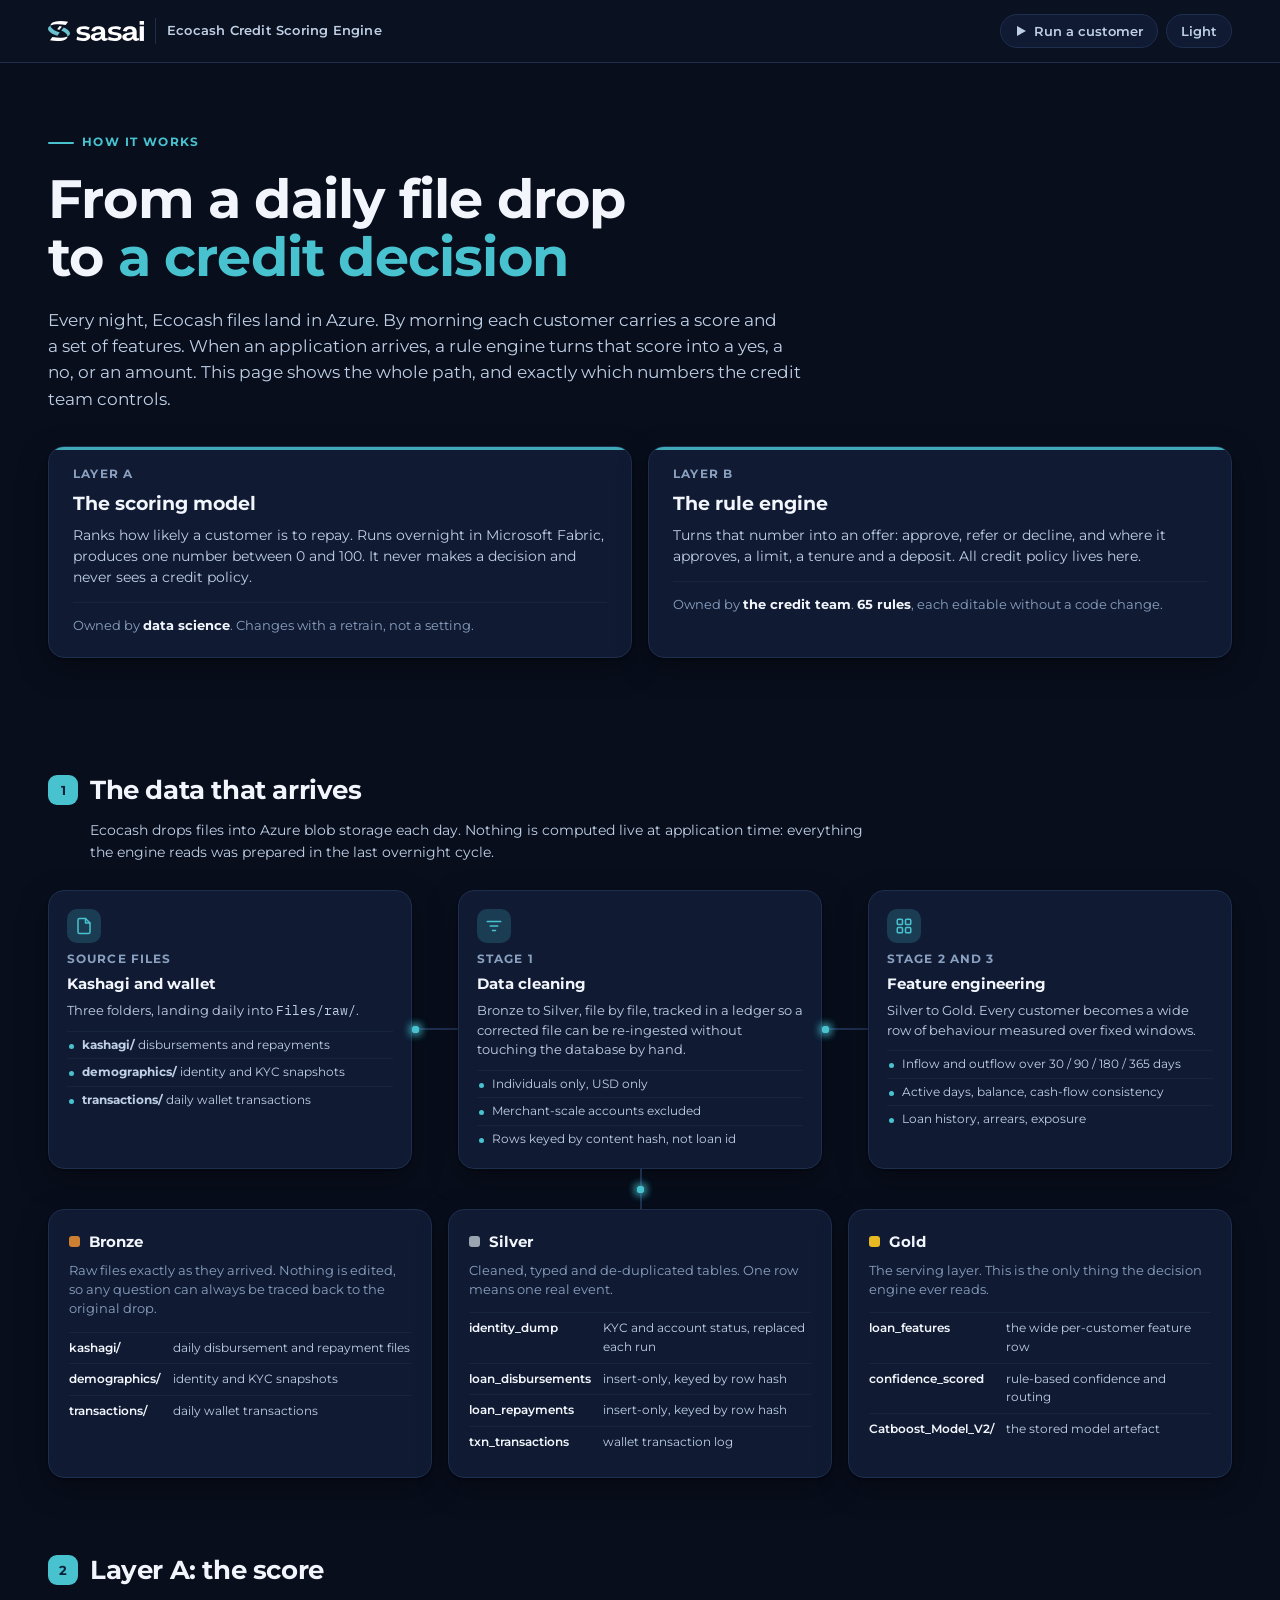
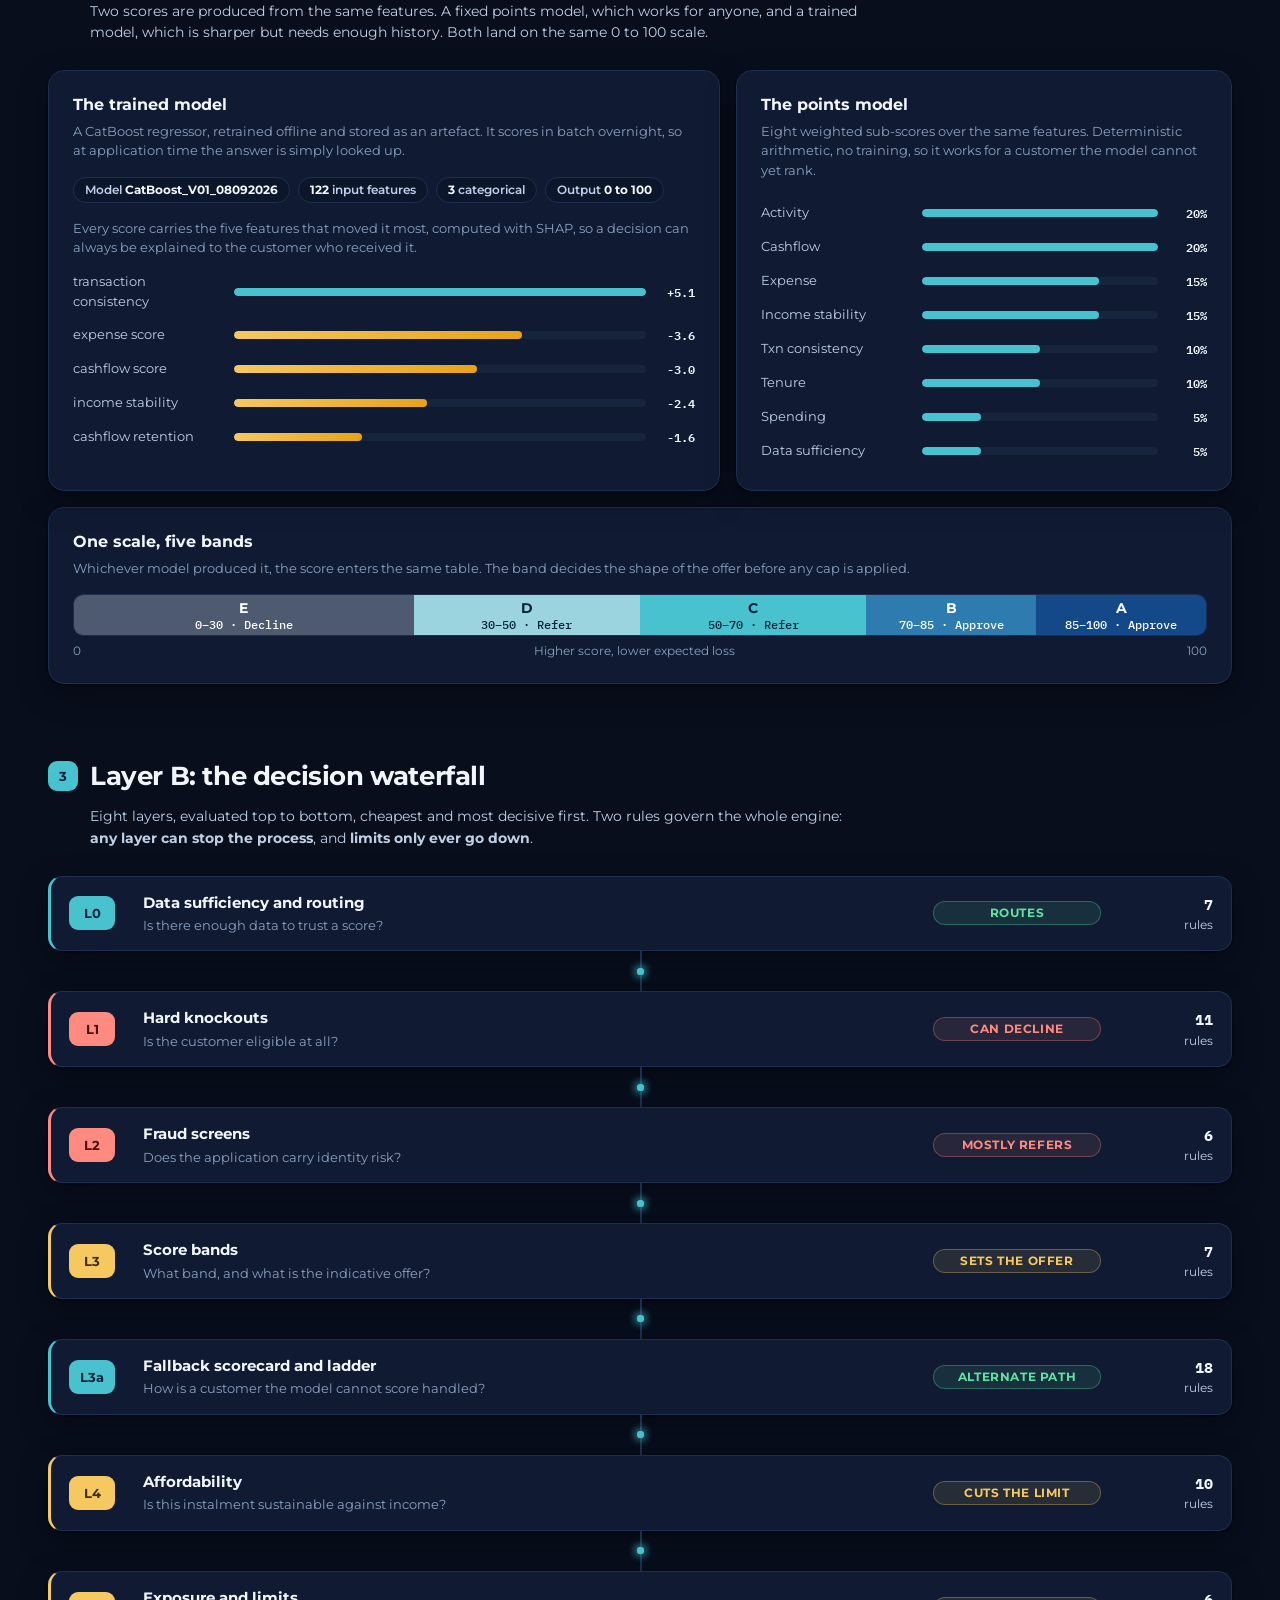
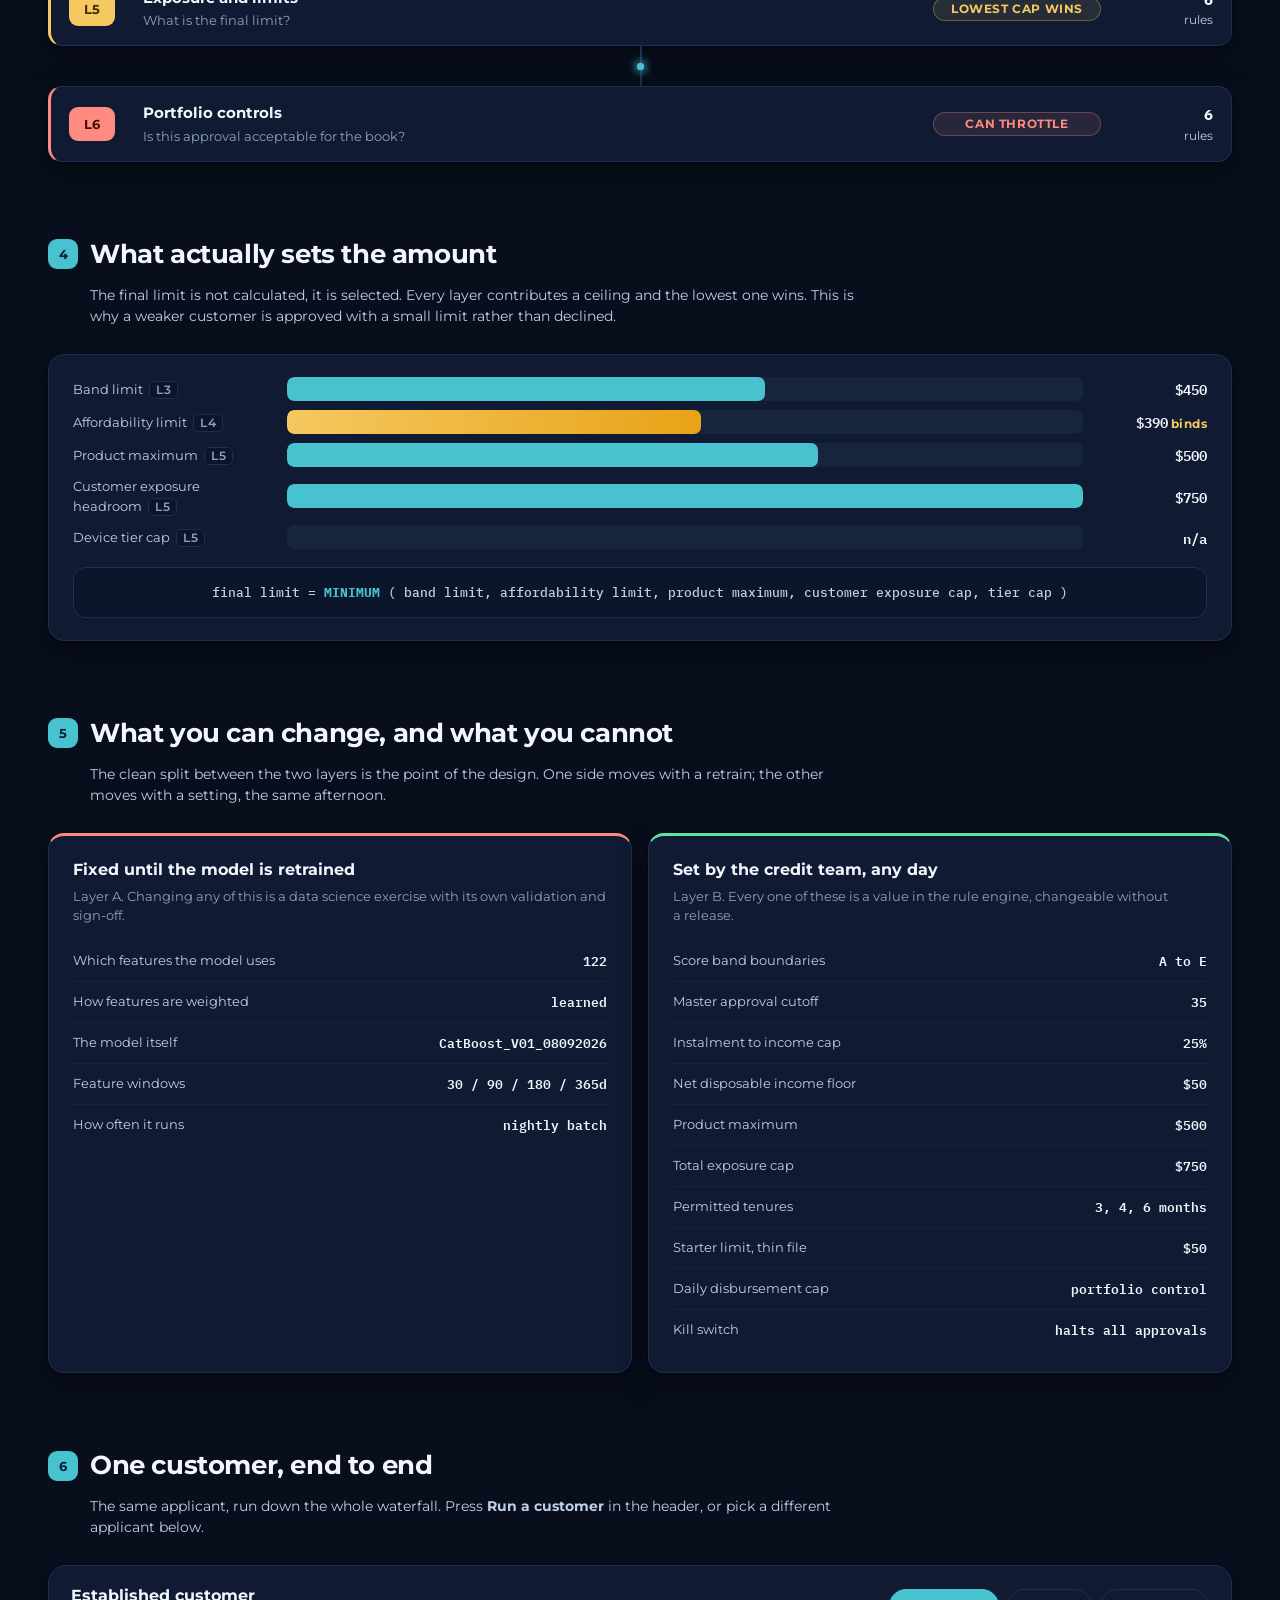
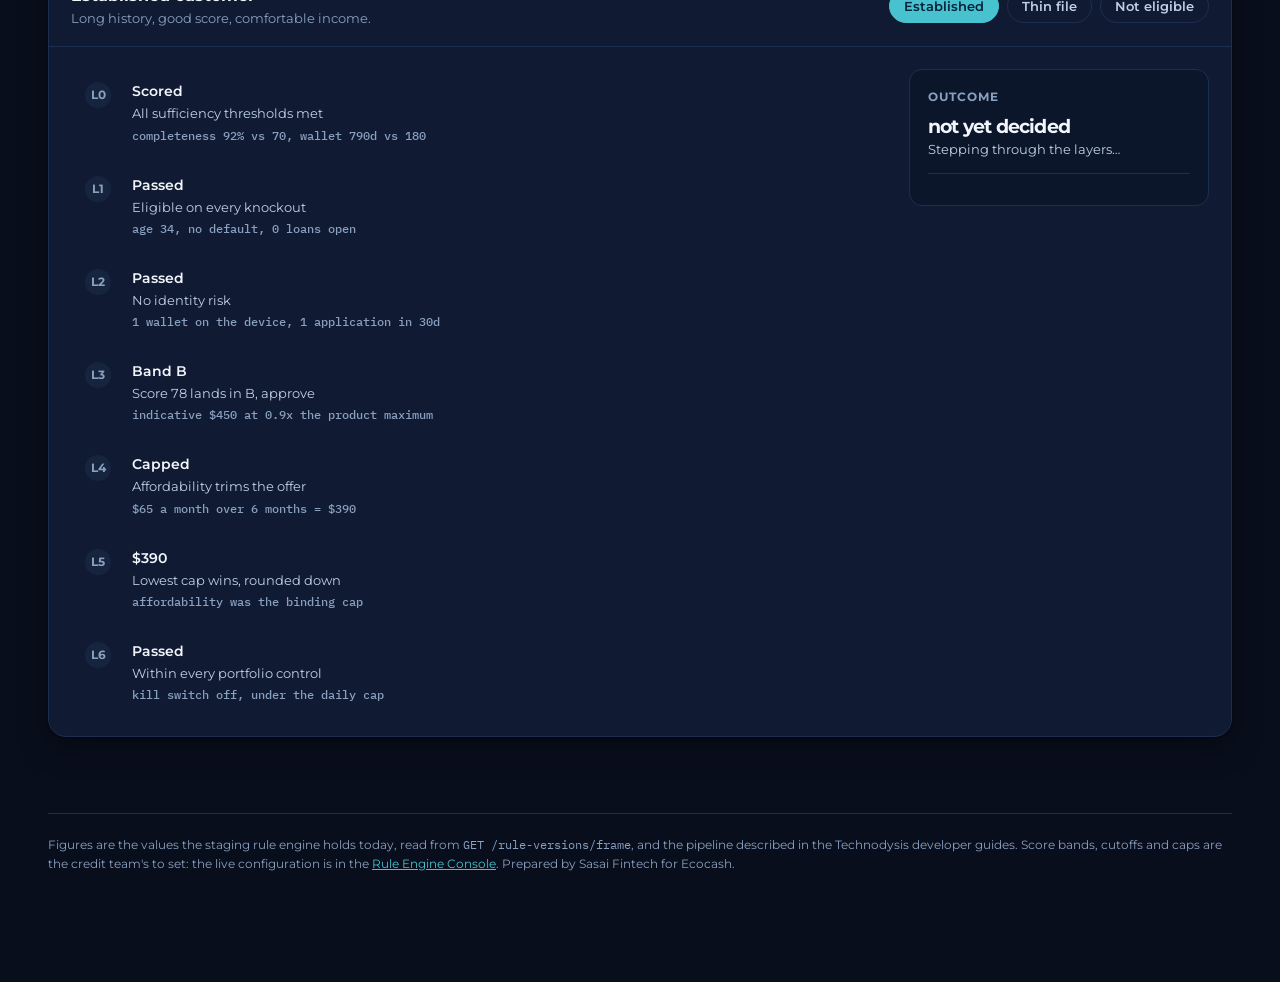
==== how-it-works/index.html @ cc6d5742 "Add a walkthrough page explaining the engine end to end A page for showing the team how a file drop " ====
<!DOCTYPE html>
<html lang="en" data-theme="dark">
<head>
<meta charset="utf-8">
<meta name="viewport" content="width=device-width, initial-scale=1">
<title>Ecocash Credit Scoring: how the engine works</title>
<link rel="icon" type="image/svg+xml" href="../assets/sasai-favicon.svg">
<link rel="preconnect" href="https://fonts.googleapis.com">
<link rel="preconnect" href="https://fonts.gstatic.com" crossorigin>
<link href="https://fonts.googleapis.com/css2?family=Montserrat:wght@400;500;600;700&family=IBM+Plex+Mono:wght@400;500&display=swap" rel="stylesheet">
<style>
/* ---------- Tokens. Light is the base; dark overrides only the colours. ---------- */
:root {
  --navy:#144989; --deep:#172E7B; --teal:#48C2CF;
  --bg:#F2F4F7; --bg-2:#FBFCFE; --panel:#FFFFFF; --panel-2:#F8FAFC;
  --line:#E4E7EC; --line-2:#F2F4F7;
  --ink:#101828; --ink-2:#344054; --ink-3:#667085;
  --accent:#144989; --accent-ink:#FFFFFF;
  --glow:rgba(20,73,137,0.14);
  --ok:#067647; --ok-bg:#ECFDF3; --ok-line:#ABEFC6;
  --warn:#7A5B12; --warn-bg:#FFF8E6; --warn-line:#F5DFA5;
  --stop:#B42318; --stop-bg:#FEF3F2; --stop-line:#FECDCA; --stop-ink:#FFFFFF; --warn-ink:#FFFFFF;
  --flow:#48C2CF;
  --shadow:0 1px 2px rgba(16,24,40,.06), 0 8px 24px rgba(16,24,40,.06);
  --rail:#E4E7EC;
}
:root[data-theme="dark"] {
  --bg:#080E1C; --bg-2:#0A1120; --panel:#101B33; --panel-2:#0C162B;
  --line:#1E2E4F; --line-2:#17243E;
  --ink:#F2F6FC; --ink-2:#BFD0E6; --ink-3:#8AA0C0;
  --accent:#48C2CF; --accent-ink:#06223A;
  --glow:rgba(72,194,207,0.20);
  --ok:#5FE3A1; --ok-bg:rgba(95,227,161,.10); --ok-line:rgba(95,227,161,.32);
  --warn:#F5C860; --warn-bg:rgba(245,200,96,.10); --warn-line:rgba(245,200,96,.32);
  --stop:#FF8A80; --stop-bg:rgba(255,138,128,.10); --stop-line:rgba(255,138,128,.32);
  --stop-ink:#4A0D08; --warn-ink:#3D2E05;
  --flow:#48C2CF;
  --shadow:0 1px 2px rgba(0,0,0,.4), 0 10px 30px rgba(0,0,0,.35);
  --rail:#1E2E4F;
}
* { box-sizing:border-box; }
html,body { margin:0; padding:0; }
body {
  background:var(--bg); color:var(--ink);
  font-family:Montserrat, Arial, Helvetica, sans-serif;
  -webkit-font-smoothing:antialiased; line-height:1.55;
  transition:background .3s ease, color .3s ease;
}
:focus-visible { outline:2px solid var(--accent); outline-offset:3px; border-radius:8px; }
.mono { font-family:'IBM Plex Mono', ui-monospace, SFMono-Regular, Menlo, monospace; }

/* ---------- Shell ---------- */
.wrap { max-width:1240px; margin:0 auto; padding:0 28px 96px 28px; }
header.top {
  position:sticky; top:0; z-index:50;
  backdrop-filter:blur(14px); background:var(--bg-2);
  border-bottom:1px solid var(--line);
}
.top-in { max-width:1240px; margin:0 auto; padding:14px 28px; display:flex; align-items:center; gap:16px; }
.brand { display:flex; align-items:center; gap:11px; min-width:0; }
.brand img { display:block; width:96px; height:auto; }
.brand-div { width:1px; height:26px; background:var(--line); }
.brand-name { font-size:12.5px; font-weight:600; color:var(--ink-2); letter-spacing:.2px; white-space:nowrap; }
.top-actions { margin-left:auto; display:flex; align-items:center; gap:8px; }
.tbtn {
  display:inline-flex; align-items:center; gap:7px; min-height:34px;
  padding:0 14px; border-radius:999px; cursor:pointer;
  border:1px solid var(--line); background:var(--panel); color:var(--ink-2);
  font:600 12.5px Montserrat, Arial, sans-serif; transition:.18s;
}
.tbtn:hover { border-color:var(--accent); color:var(--ink); }
.tbtn.is-on { background:var(--accent); border-color:var(--accent); color:var(--accent-ink); }

/* ---------- Hero ---------- */
.hero { padding:64px 0 40px 0; position:relative; }
.eyebrow {
  display:inline-flex; align-items:center; gap:8px;
  font-size:11.5px; font-weight:700; letter-spacing:1.4px; text-transform:uppercase;
  color:var(--accent); margin-bottom:18px;
}
.eyebrow::before { content:''; width:26px; height:2px; background:var(--accent); border-radius:2px; }
h1 { margin:0; font-size:clamp(30px,4.6vw,54px); font-weight:700; letter-spacing:-.8px; line-height:1.08; }
h1 .g {
  background:linear-gradient(100deg, var(--teal), var(--accent) 70%);
  -webkit-background-clip:text; background-clip:text; color:transparent;
}
.lede { margin:20px 0 0 0; font-size:17px; color:var(--ink-2); max-width:800px; text-wrap:pretty; }
.two-layer { display:grid; grid-template-columns:repeat(auto-fit,minmax(300px,1fr)); gap:16px; margin-top:34px; }
.tl {
  background:var(--panel); border:1px solid var(--line); border-radius:16px; padding:22px 24px;
  box-shadow:var(--shadow); position:relative; overflow:hidden;
}
.tl::after { content:''; position:absolute; inset:0 0 auto 0; height:3px; background:var(--accent); opacity:.85; }
.tl.b::after { background:var(--teal); }
.tl-tag { font:700 11.5px/1 Montserrat; letter-spacing:1.2px; text-transform:uppercase; color:var(--ink-3); }
.tl-h { font-size:19px; font-weight:700; margin:9px 0 6px 0; }
.tl-p { font-size:13.5px; color:var(--ink-2); margin:0; text-wrap:pretty; }
.tl-foot { margin-top:14px; padding-top:13px; border-top:1px solid var(--line-2); font-size:12.5px; color:var(--ink-3); }
.tl-foot b { color:var(--ink); }

/* ---------- Section furniture ---------- */
section { padding-top:72px; }
.sec-head { margin-bottom:26px; }
.sec-n {
  display:inline-flex; align-items:center; justify-content:center;
  width:30px; height:30px; border-radius:9px; margin-right:12px;
  background:var(--accent); color:var(--accent-ink); font:700 13px Montserrat;
}
h2 { display:flex; align-items:center; font-size:26px; font-weight:700; margin:0; letter-spacing:-.4px; }
.sec-sub { margin:10px 0 0 42px; font-size:14px; color:var(--ink-2); max-width:780px; text-wrap:pretty; }

/* ---------- Stage flow ---------- */
.flow { display:flex; align-items:stretch; gap:0; flex-wrap:wrap; }
.stage {
  flex:1 1 200px; min-width:190px; background:var(--panel); border:1px solid var(--line);
  border-radius:16px; padding:18px 18px 16px 18px; box-shadow:var(--shadow); position:relative;
  transition:transform .25s ease, border-color .25s ease, box-shadow .25s ease;
}
.stage:hover { transform:translateY(-3px); border-color:var(--accent); }
.stage-ico {
  width:34px; height:34px; border-radius:10px; display:flex; align-items:center; justify-content:center;
  background:var(--glow); color:var(--accent); margin-bottom:11px;
}
.stage-ico svg { width:18px; height:18px; }
.stage-k { font:700 11.5px/1 Montserrat; letter-spacing:1.1px; text-transform:uppercase; color:var(--ink-3); }
.stage-h { font-size:15px; font-weight:700; margin:7px 0 6px 0; }
.stage-p { font-size:12.5px; color:var(--ink-2); margin:0; text-wrap:pretty; }
.stage-list { margin:10px 0 0 0; padding:0; list-style:none; }
.stage-list li {
  font-size:12px; color:var(--ink-2); padding:4px 0 4px 15px; position:relative;
  border-top:1px solid var(--line-2);
}
.stage-list li::before {
  content:''; position:absolute; left:2px; top:12px; width:5px; height:5px;
  border-radius:50%; background:var(--teal);
}

/* The animated connector between stages */
.conn { flex:0 0 46px; position:relative; display:flex; align-items:center; }
.conn .rail { position:absolute; left:0; right:0; height:2px; background:var(--rail); }
.conn .dot {
  position:absolute; width:7px; height:7px; border-radius:50%;
  background:var(--flow); box-shadow:0 0 10px var(--flow);
  animation:travel 2.6s linear infinite;
}
.conn .dot:nth-child(3){ animation-delay:.87s; } .conn .dot:nth-child(4){ animation-delay:1.74s; }
@keyframes travel { from { left:-8px; opacity:0; } 12%{opacity:1;} 88%{opacity:1;} to { left:100%; opacity:0; } }
.conn.v { flex:none; width:100%; height:40px; }
.conn.v .rail { left:50%; right:auto; top:0; bottom:0; width:2px; height:auto; }
.conn.v .dot { animation:travelv 2.6s linear infinite; left:calc(50% - 3px); }
@keyframes travelv { from { top:-8px; opacity:0; } 12%{opacity:1;} 88%{opacity:1;} to { top:100%; opacity:0; } }

/* ---------- Medallion ---------- */
.med { display:grid; grid-template-columns:repeat(auto-fit,minmax(260px,1fr)); gap:16px; }
.mcard { background:var(--panel); border:1px solid var(--line); border-radius:16px; padding:20px; box-shadow:var(--shadow); }
.mcard h4 { margin:0; font-size:15px; font-weight:700; display:flex; align-items:center; gap:9px; }
.pip { width:11px; height:11px; border-radius:3px; flex:none; }
.mcard .why { font-size:12.5px; color:var(--ink-3); margin:7px 0 13px 0; text-wrap:pretty; }
.tbl { width:100%; border-collapse:collapse; font-size:12px; }
.tbl td { padding:6px 0; border-top:1px solid var(--line-2); color:var(--ink-2); vertical-align:top; }
.tbl td:first-child { color:var(--ink); font-weight:600; white-space:nowrap; padding-right:12px; }

/* ---------- Model panel ---------- */
.model { display:grid; grid-template-columns:1.15fr .85fr; gap:16px; }
@media (max-width:920px){ .model { grid-template-columns:1fr; } }
.panel { background:var(--panel); border:1px solid var(--line); border-radius:16px; padding:22px 24px; box-shadow:var(--shadow); }
.panel h3 { margin:0 0 4px 0; font-size:16px; font-weight:700; }
.panel .sub { font-size:12.5px; color:var(--ink-3); margin:0 0 16px 0; text-wrap:pretty; }
.chipline { display:flex; gap:8px; flex-wrap:wrap; margin-bottom:16px; }
.chip {
  font:600 11.5px Montserrat; padding:5px 11px; border-radius:999px;
  background:var(--panel-2); border:1px solid var(--line); color:var(--ink-2); white-space:nowrap;
}
.chip b { color:var(--ink); }
.bar { display:flex; align-items:center; gap:11px; padding:7px 0; }
.bar-l { font-size:12.5px; color:var(--ink-2); width:150px; flex:none; }
.bar-t { flex:1; height:8px; border-radius:6px; background:var(--line-2); overflow:hidden; }
.bar-f { height:100%; border-radius:6px; background:linear-gradient(90deg,var(--teal),var(--accent)); }
.bar-v { font:600 12px 'IBM Plex Mono', monospace; color:var(--ink); width:38px; text-align:right; }

/* ---------- Score scale ---------- */
.scale { margin-top:6px; }
.scale-track { display:flex; height:42px; border-radius:10px; overflow:hidden; border:1px solid var(--line); }
.seg { flex:1; display:flex; flex-direction:column; align-items:center; justify-content:center; color:#fff; }
.seg .b { font:700 14px Montserrat; } .seg .r { font:500 11.5px 'IBM Plex Mono', monospace; }
.scale-note { display:flex; justify-content:space-between; font-size:11.5px; color:var(--ink-3); margin-top:7px; }

/* ---------- Layer B waterfall ---------- */
.lb { display:flex; flex-direction:column; gap:0; }
.lrow {
  display:grid; grid-template-columns:58px 1fr 168px 96px; gap:16px; align-items:center;
  background:var(--panel); border:1px solid var(--line); border-radius:14px;
  padding:15px 18px; box-shadow:var(--shadow); position:relative;
  border-left:3px solid var(--accent);
  opacity:0; transform:translateY(12px); transition:opacity .32s ease, transform .32s ease;
}
.lrow.in { opacity:1; transform:none; }
.lrow.stop { border-left-color:var(--stop); }
.lrow.cut  { border-left-color:var(--warn); }
.lrow.route{ border-left-color:var(--teal); }
.lnum { font:700 13px Montserrat; color:var(--accent-ink); background:var(--accent);
        width:46px; height:34px; border-radius:9px; display:flex; align-items:center; justify-content:center; }
.lrow.stop .lnum { background:var(--stop); color:var(--stop-ink); }
.lrow.cut .lnum  { background:var(--warn); color:var(--warn-ink); }
.lrow.route .lnum{ background:var(--teal); color:#06223A; }
.ltitle { font-size:14.5px; font-weight:700; }
.lq { font-size:12.5px; color:var(--ink-3); margin-top:2px; text-wrap:pretty; }
.lcount { font-size:12px; color:var(--ink-2); text-align:right; }
.lcount b { color:var(--ink); font-size:15px; display:block; font-family:'IBM Plex Mono',monospace; }
.ltag { font:700 11.5px Montserrat; letter-spacing:.6px; text-transform:uppercase;
        padding:4px 9px; border-radius:999px; text-align:center; white-space:nowrap; }
.t-stop { background:var(--stop-bg); color:var(--stop); border:1px solid var(--stop-line); }
.t-cut  { background:var(--warn-bg); color:var(--warn); border:1px solid var(--warn-line); }
.t-route{ background:var(--ok-bg); color:var(--ok); border:1px solid var(--ok-line); }
@media (max-width:820px){ .lrow { grid-template-columns:46px 1fr; } .lcount,.ltag{ grid-column:2; text-align:left; } }

/* ---------- Limit assembly ---------- */
.caps { display:flex; flex-direction:column; gap:9px; }
.cap { display:grid; grid-template-columns:200px 1fr 110px; gap:14px; align-items:center; }
.cap-l { font-size:13px; color:var(--ink-2); }
.cap-l span { font:600 11.5px Montserrat; letter-spacing:.5px; color:var(--ink-3);
              background:var(--panel-2); border:1px solid var(--line); border-radius:5px; padding:1px 6px; margin-left:6px; }
.cap-t { height:24px; background:var(--line-2); border-radius:7px; overflow:hidden; }
.cap-f { height:100%; border-radius:7px; background:linear-gradient(90deg,var(--teal),var(--accent));
         width:0; transition:width 1.1s cubic-bezier(.22,1,.36,1); }
.cap.bind .cap-f { background:linear-gradient(90deg,#F5C860,#E8A317); }
.cap-v { font:600 14px 'IBM Plex Mono', monospace; text-align:right; color:var(--ink); }
.cap.bind .cap-v::after { content:' binds'; font:700 11.5px Montserrat; color:var(--warn); letter-spacing:.4px; }
@media (max-width:760px){ .cap { grid-template-columns:1fr 84px; } .cap-t{ grid-column:1/-1; order:3; } }
.formula {
  margin-top:18px; padding:16px 18px; border-radius:12px;
  background:var(--panel-2); border:1px solid var(--line);
  font:500 13px 'IBM Plex Mono', monospace; color:var(--ink-2); text-align:center; text-wrap:balance;
}
.formula b { color:var(--accent); }

/* ---------- Fixed vs configurable ---------- */
.split { display:grid; grid-template-columns:1fr 1fr; gap:16px; }
@media (max-width:860px){ .split { grid-template-columns:1fr; } }
.split .panel { border-top:3px solid var(--stop); }
.split .panel.cfg { border-top-color:var(--ok); }
.kv { display:flex; justify-content:space-between; gap:14px; padding:9px 0; border-top:1px solid var(--line-2); font-size:13px; }
.kv:first-of-type { border-top:0; }
.kv span:first-child { color:var(--ink-2); }
.kv span:last-child { font:600 12.5px 'IBM Plex Mono', monospace; color:var(--ink); white-space:nowrap; }

/* ---------- Walkthrough ---------- */
.wt { background:var(--panel); border:1px solid var(--line); border-radius:18px; box-shadow:var(--shadow); overflow:hidden; }
.wt-top { display:flex; align-items:center; gap:14px; padding:18px 22px; border-bottom:1px solid var(--line); flex-wrap:wrap; }
.wt-top h3 { margin:0; font-size:16px; font-weight:700; }
.wt-top .sub { margin:0; font-size:12.5px; color:var(--ink-3); }
.wt-body { padding:22px; display:grid; grid-template-columns:1fr 300px; gap:22px; }
@media (max-width:900px){ .wt-body { grid-template-columns:1fr; } }
.steps { display:flex; flex-direction:column; gap:8px; }
.step {
  display:grid; grid-template-columns:34px 1fr; gap:13px; align-items:start;
  padding:11px 13px; border-radius:11px; border:1px solid transparent; transition:.3s;
}
.step.on { background:var(--panel-2); border-color:var(--line); }
.step.done .sdot { background:var(--ok); color:#06223A; }
.sdot {
  width:26px; height:26px; border-radius:50%; flex:none; margin-top:1px;
  display:flex; align-items:center; justify-content:center;
  font:700 11.5px Montserrat; background:var(--line-2); color:var(--ink-3); transition:.3s;
}
.step.on .sdot { background:var(--accent); color:var(--accent-ink); }
.sname { font-size:13.5px; font-weight:600; color:var(--ink); }
.sdesc { font-size:12.5px; color:var(--ink-2); margin-top:2px; text-wrap:pretty; }
.sval { font:500 11.5px 'IBM Plex Mono', monospace; color:var(--ink-3); margin-top:4px; }
.step.on .sval { color:var(--accent); }
.wt-out { background:var(--panel-2); border:1px solid var(--line); border-radius:13px; padding:18px; align-self:start; position:sticky; top:82px; }
.wt-out h4 { margin:0 0 3px 0; font-size:12px; font-weight:700; letter-spacing:1px; text-transform:uppercase; color:var(--ink-3); }
.big { font:700 30px Montserrat; color:var(--ink); letter-spacing:-.8px; margin:8px 0 2px 0; }
.big.no { color:var(--stop); }
.outline { font-size:12.5px; color:var(--ink-2); text-wrap:pretty; }
.json { margin-top:14px; padding-top:13px; border-top:1px solid var(--line); }
.json div { display:flex; justify-content:space-between; gap:10px; font:500 11.5px 'IBM Plex Mono',monospace; padding:3px 0; }
.json div span:first-child { color:var(--ink-3); }
.json div span:last-child { color:var(--ink); }

.foot { margin-top:76px; padding-top:22px; border-top:1px solid var(--line); font-size:12px; color:var(--ink-3); text-wrap:pretty; }
.foot a { color:var(--accent); }
@media (prefers-reduced-motion:reduce){
  .conn .dot { animation:none; opacity:.5; left:40%; }
  .lrow { opacity:1; transform:none; transition:none; }
  .cap-f { transition:none; }
}
</style>
</head>
<body>

<header class="top">
  <div class="top-in">
    <div class="brand">
      <img id="logo" src="../assets/sasai-logo-reversed.svg" alt="Sasai" />
      <div class="brand-div"></div>
      <div class="brand-name">Ecocash Credit Scoring Engine</div>
    </div>
    <div class="top-actions">
      <button class="tbtn" id="play" aria-pressed="false">
        <svg width="12" height="12" viewBox="0 0 12 12" fill="currentColor" aria-hidden="true"><path d="M2 1l9 5-9 5z"/></svg>
        <span id="play-t">Run a customer</span>
      </button>
      <button class="tbtn" id="theme" aria-label="Switch to light theme">
        <span id="theme-t">Light</span>
      </button>
    </div>
  </div>
</header>

<div class="wrap">

  <div class="hero">
    <div class="eyebrow">How it works</div>
    <h1>From a daily file drop<br>to <span class="g">a credit decision</span></h1>
    <p class="lede">Every night, Ecocash files land in Azure. By morning each customer carries a score and a set of
      features. When an application arrives, a rule engine turns that score into a yes, a no, or an amount.
      This page shows the whole path, and exactly which numbers the credit team controls.</p>

    <div class="two-layer">
      <div class="tl">
        <div class="tl-tag">Layer A</div>
        <div class="tl-h">The scoring model</div>
        <p class="tl-p">Ranks how likely a customer is to repay. Runs overnight in Microsoft Fabric, produces one
          number between 0 and 100. It never makes a decision and never sees a credit policy.</p>
        <div class="tl-foot">Owned by <b>data science</b>. Changes with a retrain, not a setting.</div>
      </div>
      <div class="tl b">
        <div class="tl-tag">Layer B</div>
        <div class="tl-h">The rule engine</div>
        <p class="tl-p">Turns that number into an offer: approve, refer or decline, and where it approves, a limit,
          a tenure and a deposit. All credit policy lives here.</p>
        <div class="tl-foot">Owned by <b>the credit team</b>. <b>65 rules</b>, each editable without a code change.</div>
      </div>
    </div>
  </div>

  <!-- 1. Data in -->
  <section id="s1">
    <div class="sec-head">
      <h2><span class="sec-n">1</span>The data that arrives</h2>
      <p class="sec-sub">Ecocash drops files into Azure blob storage each day. Nothing is computed live at
        application time: everything the engine reads was prepared in the last overnight cycle.</p>
    </div>
    <div class="flow">
      <div class="stage">
        <div class="stage-ico">$ICON_FILE$</div>
        <div class="stage-k">Source files</div>
        <div class="stage-h">Kashagi and wallet</div>
        <p class="stage-p">Three folders, landing daily into <span class="mono">Files/raw/</span>.</p>
        <ul class="stage-list">
          <li><b>kashagi/</b> disbursements and repayments</li>
          <li><b>demographics/</b> identity and KYC snapshots</li>
          <li><b>transactions/</b> daily wallet transactions</li>
        </ul>
      </div>
      <div class="conn"><div class="rail"></div><div class="dot"></div><div class="dot"></div><div class="dot"></div></div>
      <div class="stage">
        <div class="stage-ico">$ICON_CLEAN$</div>
        <div class="stage-k">Stage 1</div>
        <div class="stage-h">Data cleaning</div>
        <p class="stage-p">Bronze to Silver, file by file, tracked in a ledger so a corrected file can be re-ingested
          without touching the database by hand.</p>
        <ul class="stage-list">
          <li>Individuals only, USD only</li>
          <li>Merchant-scale accounts excluded</li>
          <li>Rows keyed by content hash, not loan id</li>
        </ul>
      </div>
      <div class="conn"><div class="rail"></div><div class="dot"></div><div class="dot"></div><div class="dot"></div></div>
      <div class="stage">
        <div class="stage-ico">$ICON_GRID$</div>
        <div class="stage-k">Stage 2 and 3</div>
        <div class="stage-h">Feature engineering</div>
        <p class="stage-p">Silver to Gold. Every customer becomes a wide row of behaviour measured over fixed windows.</p>
        <ul class="stage-list">
          <li>Inflow and outflow over 30 / 90 / 180 / 365 days</li>
          <li>Active days, balance, cash-flow consistency</li>
          <li>Loan history, arrears, exposure</li>
        </ul>
      </div>
    </div>

    <div class="conn v"><div class="rail"></div><div class="dot"></div><div class="dot"></div><div class="dot"></div></div>

    <div class="med">
      <div class="mcard">
        <h4><span class="pip" style="background:#CD7F32"></span>Bronze</h4>
        <p class="why">Raw files exactly as they arrived. Nothing is edited, so any question can always be traced back
          to the original drop.</p>
        <table class="tbl"><tbody>
          <tr><td>kashagi/</td><td>daily disbursement and repayment files</td></tr>
          <tr><td>demographics/</td><td>identity and KYC snapshots</td></tr>
          <tr><td>transactions/</td><td>daily wallet transactions</td></tr>
        </tbody></table>
      </div>
      <div class="mcard">
        <h4><span class="pip" style="background:#9AA5B1"></span>Silver</h4>
        <p class="why">Cleaned, typed and de-duplicated tables. One row means one real event.</p>
        <table class="tbl"><tbody>
          <tr><td>identity_dump</td><td>KYC and account status, replaced each run</td></tr>
          <tr><td>loan_disbursements</td><td>insert-only, keyed by row hash</td></tr>
          <tr><td>loan_repayments</td><td>insert-only, keyed by row hash</td></tr>
          <tr><td>txn_transactions</td><td>wallet transaction log</td></tr>
        </tbody></table>
      </div>
      <div class="mcard">
        <h4><span class="pip" style="background:#E8B923"></span>Gold</h4>
        <p class="why">The serving layer. This is the only thing the decision engine ever reads.</p>
        <table class="tbl"><tbody>
          <tr><td>loan_features</td><td>the wide per-customer feature row</td></tr>
          <tr><td>confidence_scored</td><td>rule-based confidence and routing</td></tr>
          <tr><td>Catboost_Model_V2/</td><td>the stored model artefact</td></tr>
        </tbody></table>
      </div>
    </div>
  </section>

  <!-- 2. Layer A -->
  <section id="s2">
    <div class="sec-head">
      <h2><span class="sec-n">2</span>Layer A: the score</h2>
      <p class="sec-sub">Two scores are produced from the same features. A fixed points model, which works for
        anyone, and a trained model, which is sharper but needs enough history. Both land on the same 0 to 100 scale.</p>
    </div>
    <div class="model">
      <div class="panel">
        <h3>The trained model</h3>
        <p class="sub">A CatBoost regressor, retrained offline and stored as an artefact. It scores in batch
          overnight, so at application time the answer is simply looked up.</p>
        <div class="chipline">
          <span class="chip">Model <b>CatBoost_V01_08092026</b></span>
          <span class="chip"><b>122</b> input features</span>
          <span class="chip"><b>3</b> categorical</span>
          <span class="chip">Output <b>0 to 100</b></span>
        </div>
        <p class="sub" style="margin-bottom:8px;">Every score carries the five features that moved it most, computed
          with SHAP, so a decision can always be explained to the customer who received it.</p>
        <div class="bar"><div class="bar-l">transaction consistency</div><div class="bar-t"><div class="bar-f" style="width:100%"></div></div><div class="bar-v">+5.1</div></div>
        <div class="bar"><div class="bar-l">expense score</div><div class="bar-t"><div class="bar-f" style="width:70%;background:linear-gradient(90deg,#F5C860,#E8A317)"></div></div><div class="bar-v">-3.6</div></div>
        <div class="bar"><div class="bar-l">cashflow score</div><div class="bar-t"><div class="bar-f" style="width:59%;background:linear-gradient(90deg,#F5C860,#E8A317)"></div></div><div class="bar-v">-3.0</div></div>
        <div class="bar"><div class="bar-l">income stability</div><div class="bar-t"><div class="bar-f" style="width:47%;background:linear-gradient(90deg,#F5C860,#E8A317)"></div></div><div class="bar-v">-2.4</div></div>
        <div class="bar"><div class="bar-l">cashflow retention</div><div class="bar-t"><div class="bar-f" style="width:31%;background:linear-gradient(90deg,#F5C860,#E8A317)"></div></div><div class="bar-v">-1.6</div></div>
      </div>
      <div class="panel">
        <h3>The points model</h3>
        <p class="sub">Eight weighted sub-scores over the same features. Deterministic arithmetic, no training, so it
          works for a customer the model cannot yet rank.</p>
        <div class="bar"><div class="bar-l">Activity</div><div class="bar-t"><div class="bar-f" style="width:100%"></div></div><div class="bar-v">20%</div></div>
        <div class="bar"><div class="bar-l">Cashflow</div><div class="bar-t"><div class="bar-f" style="width:100%"></div></div><div class="bar-v">20%</div></div>
        <div class="bar"><div class="bar-l">Expense</div><div class="bar-t"><div class="bar-f" style="width:75%"></div></div><div class="bar-v">15%</div></div>
        <div class="bar"><div class="bar-l">Income stability</div><div class="bar-t"><div class="bar-f" style="width:75%"></div></div><div class="bar-v">15%</div></div>
        <div class="bar"><div class="bar-l">Txn consistency</div><div class="bar-t"><div class="bar-f" style="width:50%"></div></div><div class="bar-v">10%</div></div>
        <div class="bar"><div class="bar-l">Tenure</div><div class="bar-t"><div class="bar-f" style="width:50%"></div></div><div class="bar-v">10%</div></div>
        <div class="bar"><div class="bar-l">Spending</div><div class="bar-t"><div class="bar-f" style="width:25%"></div></div><div class="bar-v">5%</div></div>
        <div class="bar"><div class="bar-l">Data sufficiency</div><div class="bar-t"><div class="bar-f" style="width:25%"></div></div><div class="bar-v">5%</div></div>
      </div>
    </div>

    <div class="panel" style="margin-top:16px;">
      <h3>One scale, five bands</h3>
      <p class="sub">Whichever model produced it, the score enters the same table. The band decides the shape of the
        offer before any cap is applied.</p>
      <div class="scale">
        <div class="scale-track" id="scale"></div>
        <div class="scale-note"><span>0</span><span>Higher score, lower expected loss</span><span>100</span></div>
      </div>
    </div>
  </section>

  <!-- 3. Layer B -->
  <section id="s3">
    <div class="sec-head">
      <h2><span class="sec-n">3</span>Layer B: the decision waterfall</h2>
      <p class="sec-sub">Eight layers, evaluated top to bottom, cheapest and most decisive first. Two rules govern
        the whole engine: <b>any layer can stop the process</b>, and <b>limits only ever go down</b>.</p>
    </div>
    <div class="lb" id="layers"></div>
  </section>

  <!-- 4. What sets the amount -->
  <section id="s4">
    <div class="sec-head">
      <h2><span class="sec-n">4</span>What actually sets the amount</h2>
      <p class="sec-sub">The final limit is not calculated, it is selected. Every layer contributes a ceiling and the
        lowest one wins. This is why a weaker customer is approved with a small limit rather than declined.</p>
    </div>
    <div class="panel">
      <div class="caps" id="caps"></div>
      <div class="formula">final limit = <b>MINIMUM</b> ( band limit, affordability limit, product maximum,
        customer exposure cap, tier cap )</div>
    </div>
  </section>

  <!-- 5. Fixed vs configurable -->
  <section id="s5">
    <div class="sec-head">
      <h2><span class="sec-n">5</span>What you can change, and what you cannot</h2>
      <p class="sec-sub">The clean split between the two layers is the point of the design. One side moves with a
        retrain; the other moves with a setting, the same afternoon.</p>
    </div>
    <div class="split">
      <div class="panel">
        <h3>Fixed until the model is retrained</h3>
        <p class="sub">Layer A. Changing any of this is a data science exercise with its own validation and sign-off.</p>
        <div class="kv"><span>Which features the model uses</span><span>122</span></div>
        <div class="kv"><span>How features are weighted</span><span>learned</span></div>
        <div class="kv"><span>The model itself</span><span>CatBoost_V01_08092026</span></div>
        <div class="kv"><span>Feature windows</span><span>30 / 90 / 180 / 365d</span></div>
        <div class="kv"><span>How often it runs</span><span>nightly batch</span></div>
      </div>
      <div class="panel cfg">
        <h3>Set by the credit team, any day</h3>
        <p class="sub">Layer B. Every one of these is a value in the rule engine, changeable without a release.</p>
        <div class="kv"><span>Score band boundaries</span><span>A to E</span></div>
        <div class="kv"><span>Master approval cutoff</span><span>35</span></div>
        <div class="kv"><span>Instalment to income cap</span><span>25%</span></div>
        <div class="kv"><span>Net disposable income floor</span><span>$50</span></div>
        <div class="kv"><span>Product maximum</span><span>$500</span></div>
        <div class="kv"><span>Total exposure cap</span><span>$750</span></div>
        <div class="kv"><span>Permitted tenures</span><span>3, 4, 6 months</span></div>
        <div class="kv"><span>Starter limit, thin file</span><span>$50</span></div>
        <div class="kv"><span>Daily disbursement cap</span><span>portfolio control</span></div>
        <div class="kv"><span>Kill switch</span><span>halts all approvals</span></div>
      </div>
    </div>
  </section>

  <!-- 6. Walkthrough -->
  <section id="s6">
    <div class="sec-head">
      <h2><span class="sec-n">6</span>One customer, end to end</h2>
      <p class="sec-sub">The same applicant, run down the whole waterfall. Press <b>Run a customer</b> in the header,
        or pick a different applicant below.</p>
    </div>
    <div class="wt">
      <div class="wt-top">
        <div>
          <h3 id="wt-name">Established customer</h3>
          <p class="sub" id="wt-desc">Long history, good score, comfortable income.</p>
        </div>
        <div class="top-actions" style="margin-left:auto;" id="wt-picker"></div>
      </div>
      <div class="wt-body">
        <div class="steps" id="wt-steps"></div>
        <div class="wt-out">
          <h4>Outcome</h4>
          <div class="big" id="wt-outcome" style="font-size:19px;">not yet decided</div>
          <div class="outline" id="wt-why">Press run to step through the layers.</div>
          <div class="json" id="wt-json"></div>
        </div>
      </div>
    </div>
  </section>

  <p class="foot">
    Figures are the values the staging rule engine holds today, read from <span class="mono">GET /rule-versions/frame</span>,
    and the pipeline described in the Technodysis developer guides. Score bands, cutoffs and caps are the credit team's
    to set: the live configuration is in the
    <a href="../">Rule Engine Console</a>. Prepared by Sasai Fintech for Ecocash.
  </p>
</div>

<script>
/* ---------- Inline icons, injected before anything binds a listener ---------- */
const ICONS = {
  FILE:'<svg viewBox="0 0 24 24" fill="none" stroke="currentColor" stroke-width="2" stroke-linecap="round" stroke-linejoin="round"><path d="M14 2H6a2 2 0 00-2 2v16a2 2 0 002 2h12a2 2 0 002-2V8z"/><path d="M14 2v6h6"/></svg>',
  CLEAN:'<svg viewBox="0 0 24 24" fill="none" stroke="currentColor" stroke-width="2" stroke-linecap="round"><path d="M3 6h18M7 12h10M10 18h4"/></svg>',
  GRID:'<svg viewBox="0 0 24 24" fill="none" stroke="currentColor" stroke-width="2"><rect x="3" y="3" width="7" height="7" rx="1.5"/><rect x="14" y="3" width="7" height="7" rx="1.5"/><rect x="3" y="14" width="7" height="7" rx="1.5"/><rect x="14" y="14" width="7" height="7" rx="1.5"/></svg>'
};
document.querySelectorAll('.stage-ico').forEach(el => {
  const k = (el.textContent.match(/\$ICON_(\w+)\$/) || [])[1];
  if (k && ICONS[k]) el.innerHTML = ICONS[k];
});

/* ---------- Theme ---------- */
const root = document.documentElement, tb = document.getElementById('theme'), tt = document.getElementById('theme-t');
const logo = document.getElementById('logo');
function setTheme(t){
  root.setAttribute('data-theme', t);
  tt.textContent = t === 'dark' ? 'Light' : 'Dark';
  tb.setAttribute('aria-label', 'Switch to ' + (t === 'dark' ? 'light' : 'dark') + ' theme');
  logo.src = t === 'dark' ? '../assets/sasai-logo-reversed.svg' : '../assets/sasai-logo.svg';
  try { localStorage.setItem('hiw-theme', t); } catch(e){}
}
let saved = null; try { saved = localStorage.getItem('hiw-theme'); } catch(e){}
// Dark by default: this is built to be shown on a screen in a room.
setTheme(saved || 'dark');
tb.addEventListener('click', () => setTheme(root.getAttribute('data-theme') === 'dark' ? 'light' : 'dark'));


/* ---------- Data, as the engine holds it ---------- */
const BANDS = [
  { b:'E', lo:0,  hi:30,  d:'Decline',  c:'#4E5A70' },
  { b:'D', lo:30, hi:50,  d:'Refer',    c:'#9BD4DE' },
  { b:'C', lo:50, hi:70,  d:'Refer',    c:'#48C2CF' },
  { b:'B', lo:70, hi:85,  d:'Approve',  c:'#2E7BB0' },
  { b:'A', lo:85, hi:100, d:'Approve',  c:'#144989' },
];
const LAYERS = [
  ['L0','Data sufficiency and routing','Is there enough data to trust a score?',7,'route','Routes'],
  ['L1','Hard knockouts','Is the customer eligible at all?',11,'stop','Can decline'],
  ['L2','Fraud screens','Does the application carry identity risk?',6,'stop','Mostly refers'],
  ['L3','Score bands','What band, and what is the indicative offer?',7,'cut','Sets the offer'],
  ['L3a','Fallback scorecard and ladder','How is a customer the model cannot score handled?',18,'route','Alternate path'],
  ['L4','Affordability','Is this instalment sustainable against income?',10,'cut','Cuts the limit'],
  ['L5','Exposure and limits','What is the final limit?',6,'cut','Lowest cap wins'],
  ['L6','Portfolio controls','Is this approval acceptable for the book?',6,'stop','Can throttle'],
];
const CAPS = [
  ['Band limit','L3',450], ['Affordability limit','L4',390],
  ['Product maximum','L5',500], ['Customer exposure headroom','L5',750], ['Device tier cap','L5',null],
];
const PEOPLE = [
  { n:'Established', d:'Long history, good score, comfortable income.',
    steps:[
      ['L0','Scored','All sufficiency thresholds met','completeness 92% vs 70, wallet 790d vs 180'],
      ['L1','Passed','Eligible on every knockout','age 34, no default, 0 loans open'],
      ['L2','Passed','No identity risk','1 wallet on the device, 1 application in 30d'],
      ['L3','Band B','Score 78 lands in B, approve','indicative $450 at 0.9x the product maximum'],
      ['L4','Capped','Affordability trims the offer','$65 a month over 6 months = $390'],
      ['L5','$390','Lowest cap wins, rounded down','affordability was the binding cap'],
      ['L6','Passed','Within every portfolio control','kill switch off, under the daily cap'],
    ], out:'Approve', big:'$390', why:'Affordability was the lowest cap. The band allowed $450; the instalment the customer can carry allowed $390.',
    json:[['decision','APPROVE'],['band','B'],['approvedLimit','390'],['tenure','6 months'],['deposit','10%'],['instalment','$65.00'],['bindingConstraint','layer_4']] },
  { n:'Thin file', d:'Real but short history. The model cannot rank them yet.',
    steps:[
      ['L0','Thin file','Below sufficiency, above every hard floor','9 active days vs 15 needed'],
      ['L1','Passed','Eligible: L0 routes, it never declines','nothing here depends on history'],
      ['L2','Passed','No identity risk',''],
      ['L3a','Starter','Scored on points, not the model','starter limit $50, capped at band C'],
      ['L4','Checked','Affordability still applies, with no bypass','$20 a month over 3 months'],
      ['L5','$50','Starter limit was the lowest cap','deposit 30% required'],
      ['L6','Held','Thin-file share of approvals watched','40% ceiling on the day'],
    ], out:'Approve', big:'$50', why:'The starter limit bound it. This customer builds a record and the ladder raises the limit as they repay.',
    json:[['decision','APPROVE'],['routing','THIN_FILE'],['scoreSource','SCORECARD'],['approvedLimit','50'],['tenure','3 months'],['deposit','30%']] },
  { n:'Not eligible', d:'Everything looks fine until the knockouts run.',
    steps:[
      ['L0','Scored','Enough data to score',''],
      ['L1','Stopped','Failed a hard knockout','dormant 64 days against a 30 day limit'],
      ['L2','Not reached','An earlier layer decided',''],
      ['L3','Not reached','',''],
      ['L4','Not reached','',''],
      ['L5','Not reached','',''],
      ['L6','Not reached','',''],
    ], out:'Decline', big:'No offer', why:'A hard knockout is not a risk judgement. No score was used and no later layer ran, which is what makes the decision fast and easy to explain.',
    json:[['decision','DECLINE'],['bindingConstraint','layer_1'],['reasonCode','RC-103'],['approvedLimit','null']] },
];

/* ---------- Render ---------- */
const scale = document.getElementById('scale');
// Ink is chosen from the fill, so a lighter band stays legible.
function inkOn(hex){
  const c = [1,3,5].map(i => parseInt(hex.slice(i,i+2),16)/255)
    .map(v => v <= .03928 ? v/12.92 : Math.pow((v+.055)/1.055, 2.4));
  const L = .2126*c[0] + .7152*c[1] + .0722*c[2];
  return (L + .05) / .05 > 4.6 ? '#06223A' : '#FFFFFF';
}
scale.innerHTML = BANDS.map(b => `<div class="seg" style="background:${b.c};color:${inkOn(b.c)};flex-grow:${b.hi-b.lo}">
  <div class="b">${b.b}</div><div class="r">${b.lo}&ndash;${b.hi} &middot; ${b.d}</div></div>`).join('');

document.getElementById('layers').innerHTML = LAYERS.map(([n,t,q,c,k,tag]) => `
  <div class="lrow ${k}">
    <div class="lnum">${n}</div>
    <div><div class="ltitle">${t}</div><div class="lq">${q}</div></div>
    <div class="ltag t-${k}">${tag}</div>
    <div class="lcount"><b>${c}</b>rules</div>
  </div>
  ${n === 'L6' ? '' : '<div class="conn v"><div class="rail"></div><div class="dot"></div><div class="dot"></div></div>'}`).join('');

const maxCap = 750;
document.getElementById('caps').innerHTML = CAPS.map(([l,src,v]) => `
  <div class="cap${v === 390 ? ' bind' : ''}">
    <div class="cap-l">${l}<span>${src}</span></div>
    <div class="cap-t"><div class="cap-f" data-w="${v === null ? 0 : (v/maxCap)*100}"></div></div>
    <div class="cap-v">${v === null ? 'n/a' : '$' + v}</div>
  </div>`).join('');

/* Reveal on scroll, and fill the cap bars when they arrive. */
const reveal = el => {
  el.classList.add('in');
  el.querySelectorAll('.cap-f').forEach(f => { f.style.width = f.dataset.w + '%'; });
};
// Reveal a little before the element arrives, so a fast scroll never leaves a
// blank gap where a row should be.
const io = new IntersectionObserver(es => es.forEach(e => {
  if (!e.isIntersecting) return;
  reveal(e.target); io.unobserve(e.target);
}), { threshold:0.01, rootMargin:'0px 0px -40px 0px' });
const revealable = document.querySelectorAll('.lrow, .panel, .mcard, .stage');
revealable.forEach(el => io.observe(el));
// Safety net: nothing stays invisible, whatever the observer does.
setTimeout(() => revealable.forEach(reveal), 2500);

/* ---------- Walkthrough ---------- */
let who = 0, timer = null, at = -1;
const picker = document.getElementById('wt-picker');
picker.innerHTML = PEOPLE.map((p,i) => `<button class="tbtn${i===0?' is-on':''}" data-p="${i}">${p.n}</button>`).join('');

function paint(){
  const p = PEOPLE[who];
  document.getElementById('wt-name').textContent = p.n + ' customer';
  document.getElementById('wt-desc').textContent = p.d;
  document.getElementById('wt-steps').innerHTML = p.steps.map((s,i) => `
    <div class="step${i < at ? ' done' : ''}${i === at ? ' on' : ''}">
      <div class="sdot">${i < at ? '&check;' : s[0]}</div>
      <div><div class="sname">${s[1]}</div><div class="sdesc">${s[2]}</div>
        ${s[3] ? `<div class="sval">${s[3]}</div>` : ''}</div>
    </div>`).join('');
  const done = at >= p.steps.length - 1;
  const oc = document.getElementById('wt-outcome');
  oc.textContent = done ? p.big : 'not yet decided';
  oc.className = 'big' + (done && p.out === 'Decline' ? ' no' : '');
  oc.style.fontSize = done ? '' : '19px';
  document.getElementById('wt-why').textContent = done ? p.why : 'Stepping through the layers…';
  document.getElementById('wt-json').innerHTML = done
    ? p.json.map(([k,v]) => `<div><span>${k}</span><span>${v}</span></div>`).join('') : '';
  picker.querySelectorAll('.tbtn').forEach((b,i) => b.classList.toggle('is-on', i === who));
}
function run(){
  stop(); at = -1;
  const total = PEOPLE[who].steps.length;
  timer = setInterval(() => {
    at++; paint();
    if (at >= total - 1) stop();
  }, 900);
  const pb = document.getElementById('play');
  pb.setAttribute('aria-pressed','true');
  document.getElementById('play-t').textContent = 'Running…';
}
function stop(){
  if (timer) clearInterval(timer);
  timer = null;
  document.getElementById('play').setAttribute('aria-pressed','false');
  document.getElementById('play-t').textContent = 'Run a customer';
}
picker.addEventListener('click', e => {
  const b = e.target.closest('[data-p]'); if (!b) return;
  who = +b.dataset.p; at = -1; paint(); run();
  document.getElementById('s6').scrollIntoView({ behavior:'smooth', block:'start' });
});
document.getElementById('play').addEventListener('click', () => {
  document.getElementById('s6').scrollIntoView({ behavior:'smooth', block:'start' });
  setTimeout(run, 450);
});
paint();
</script>
</body>
</html>
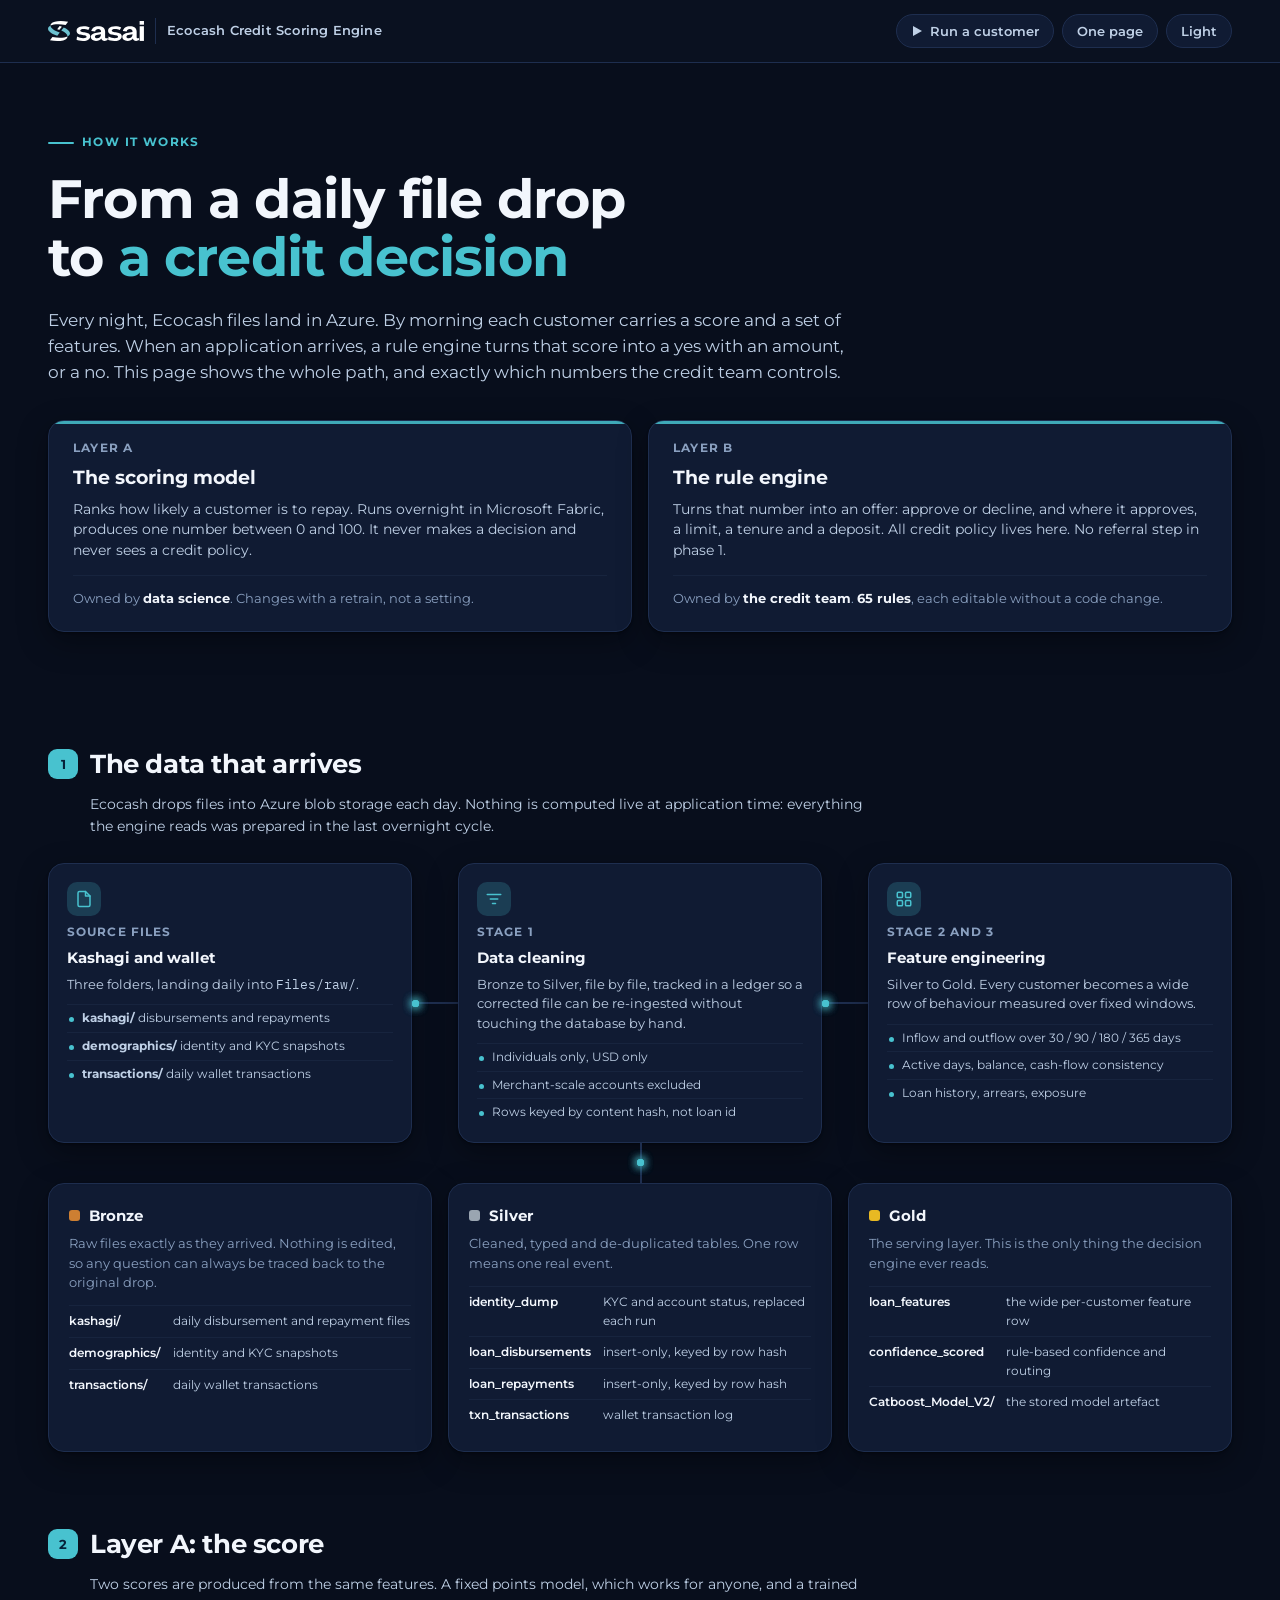
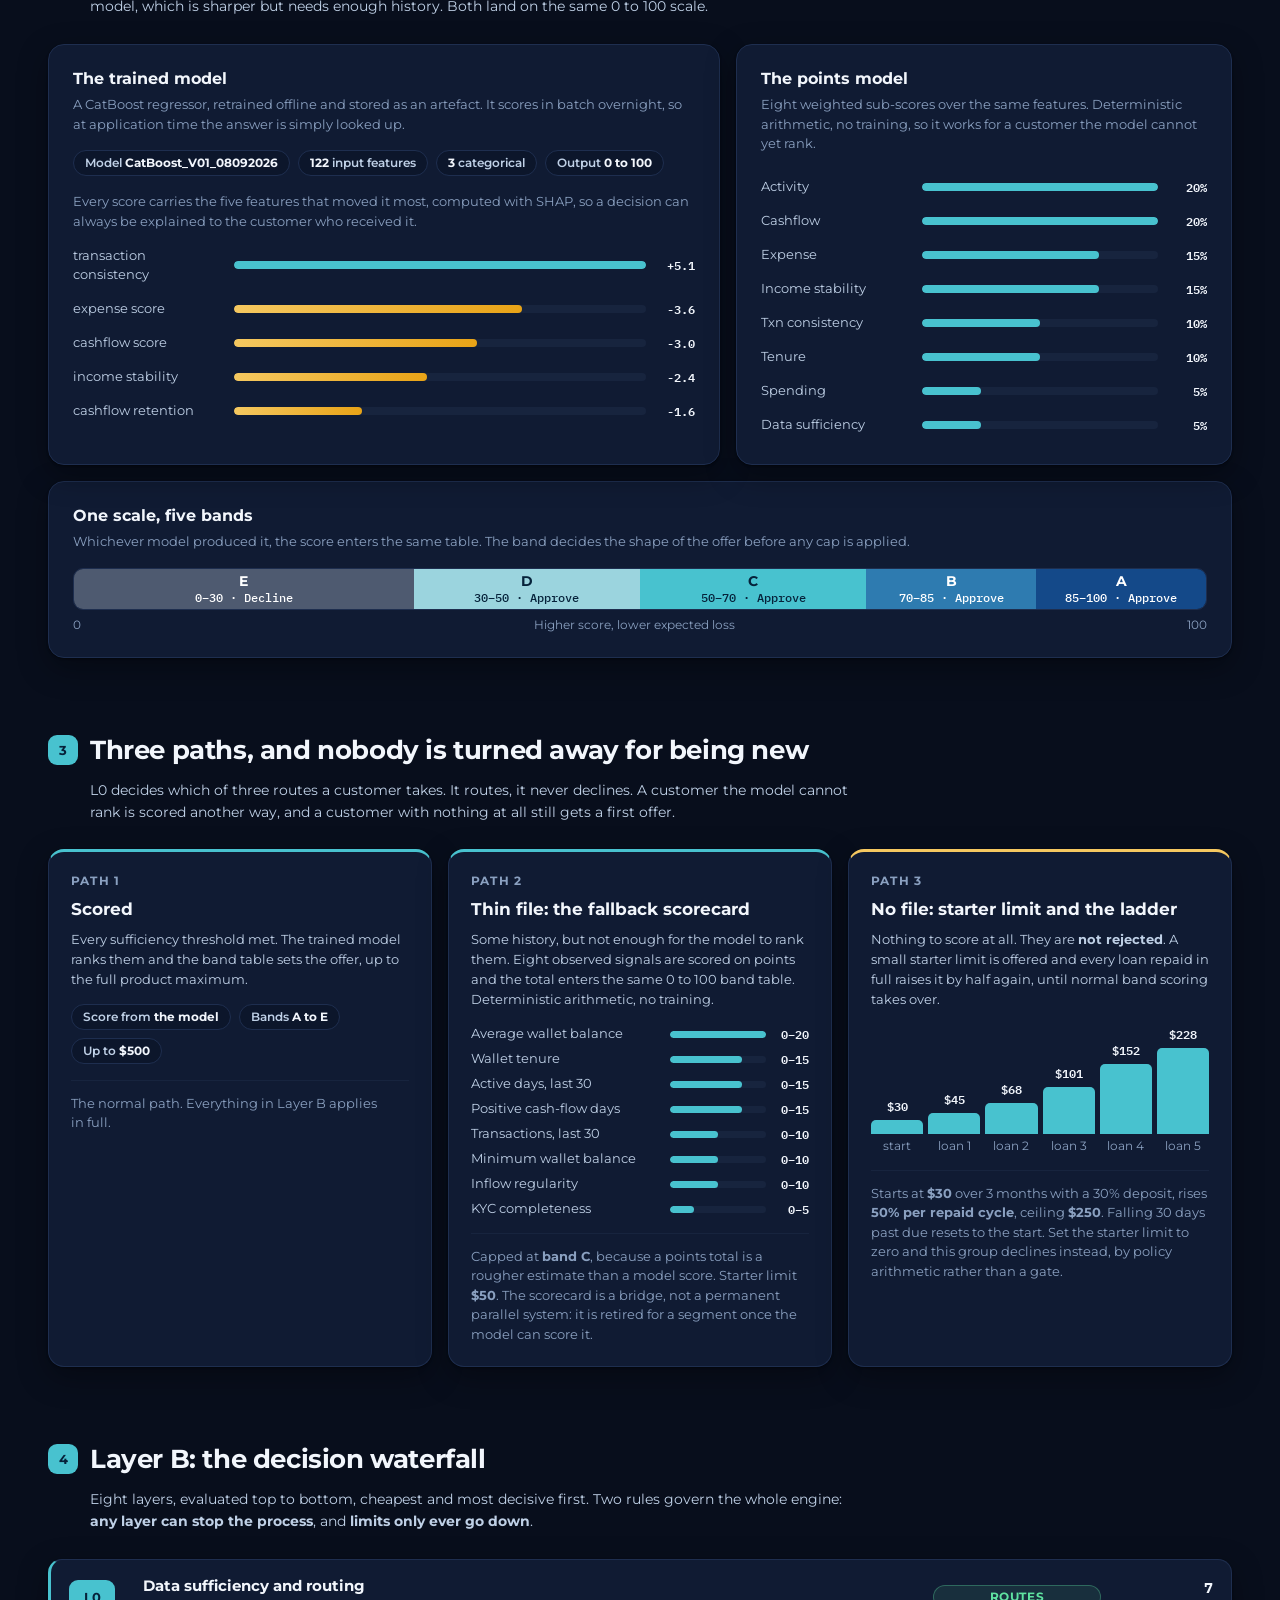
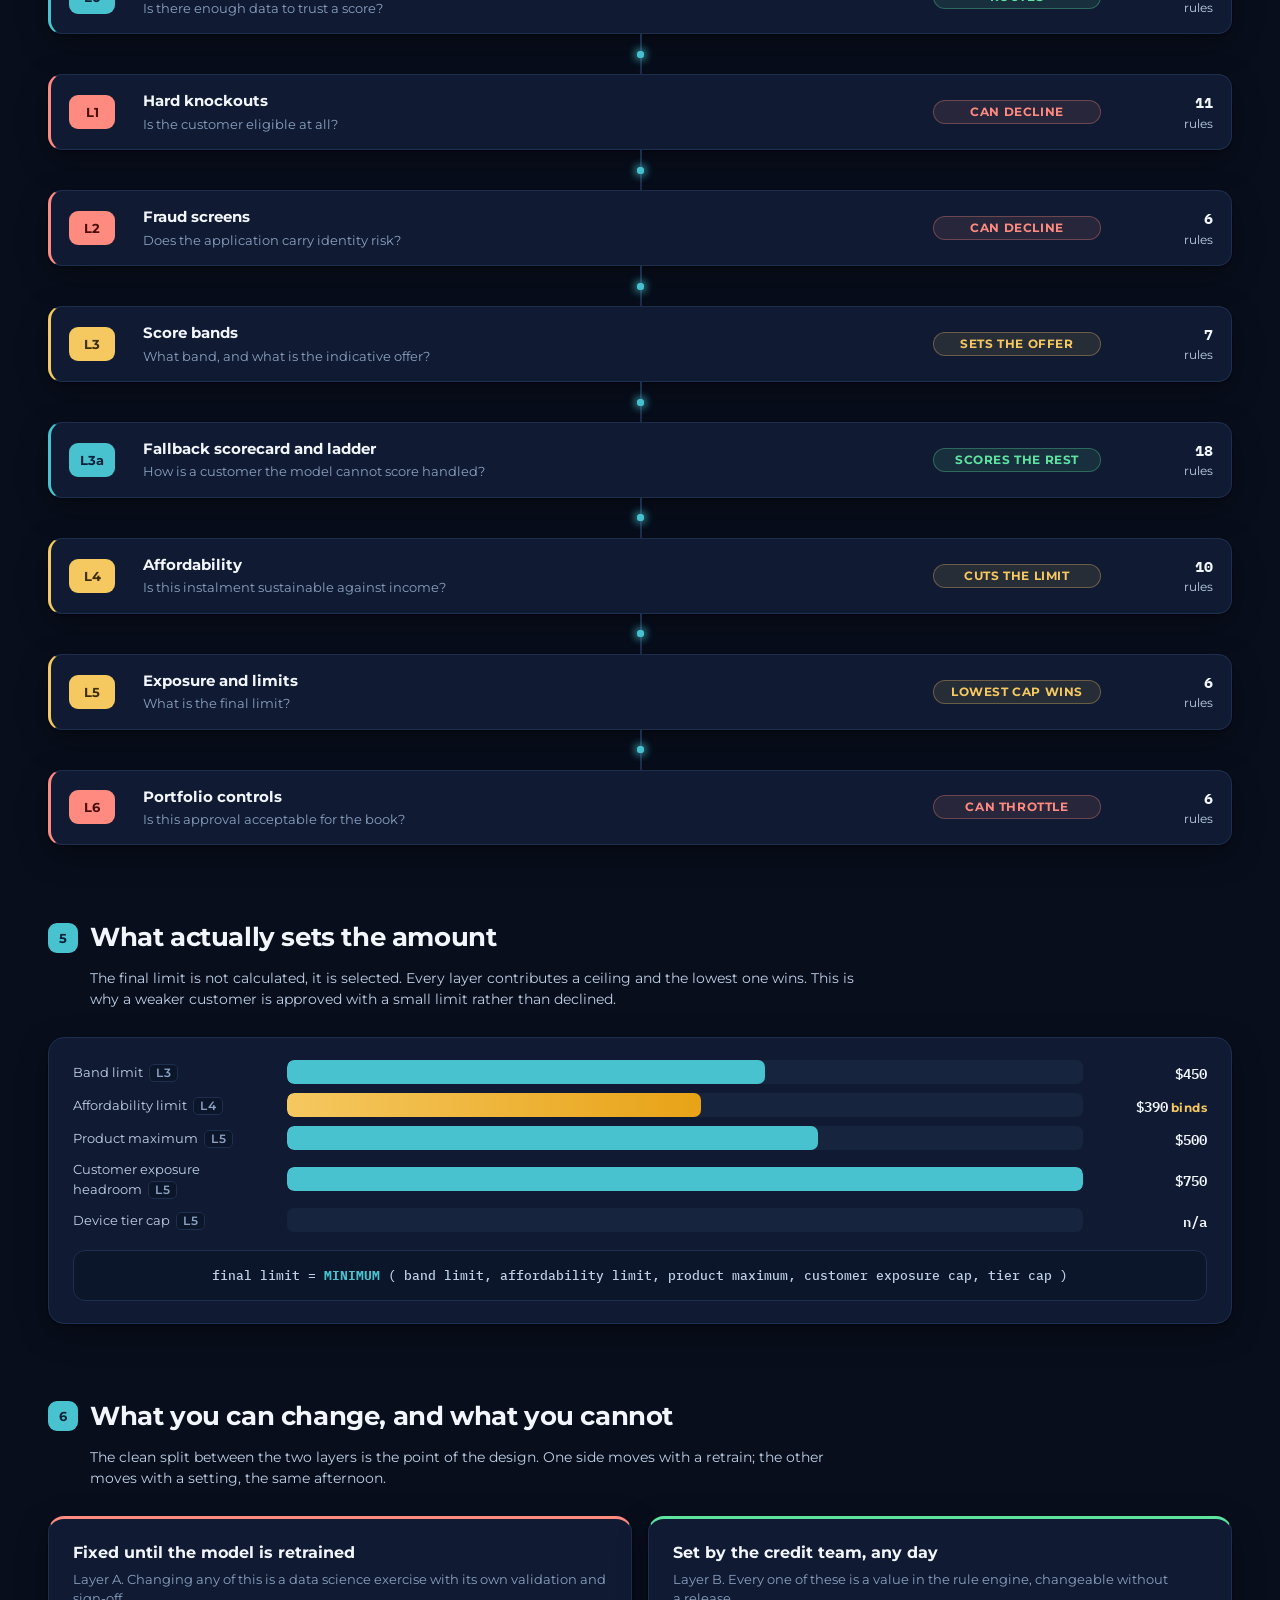
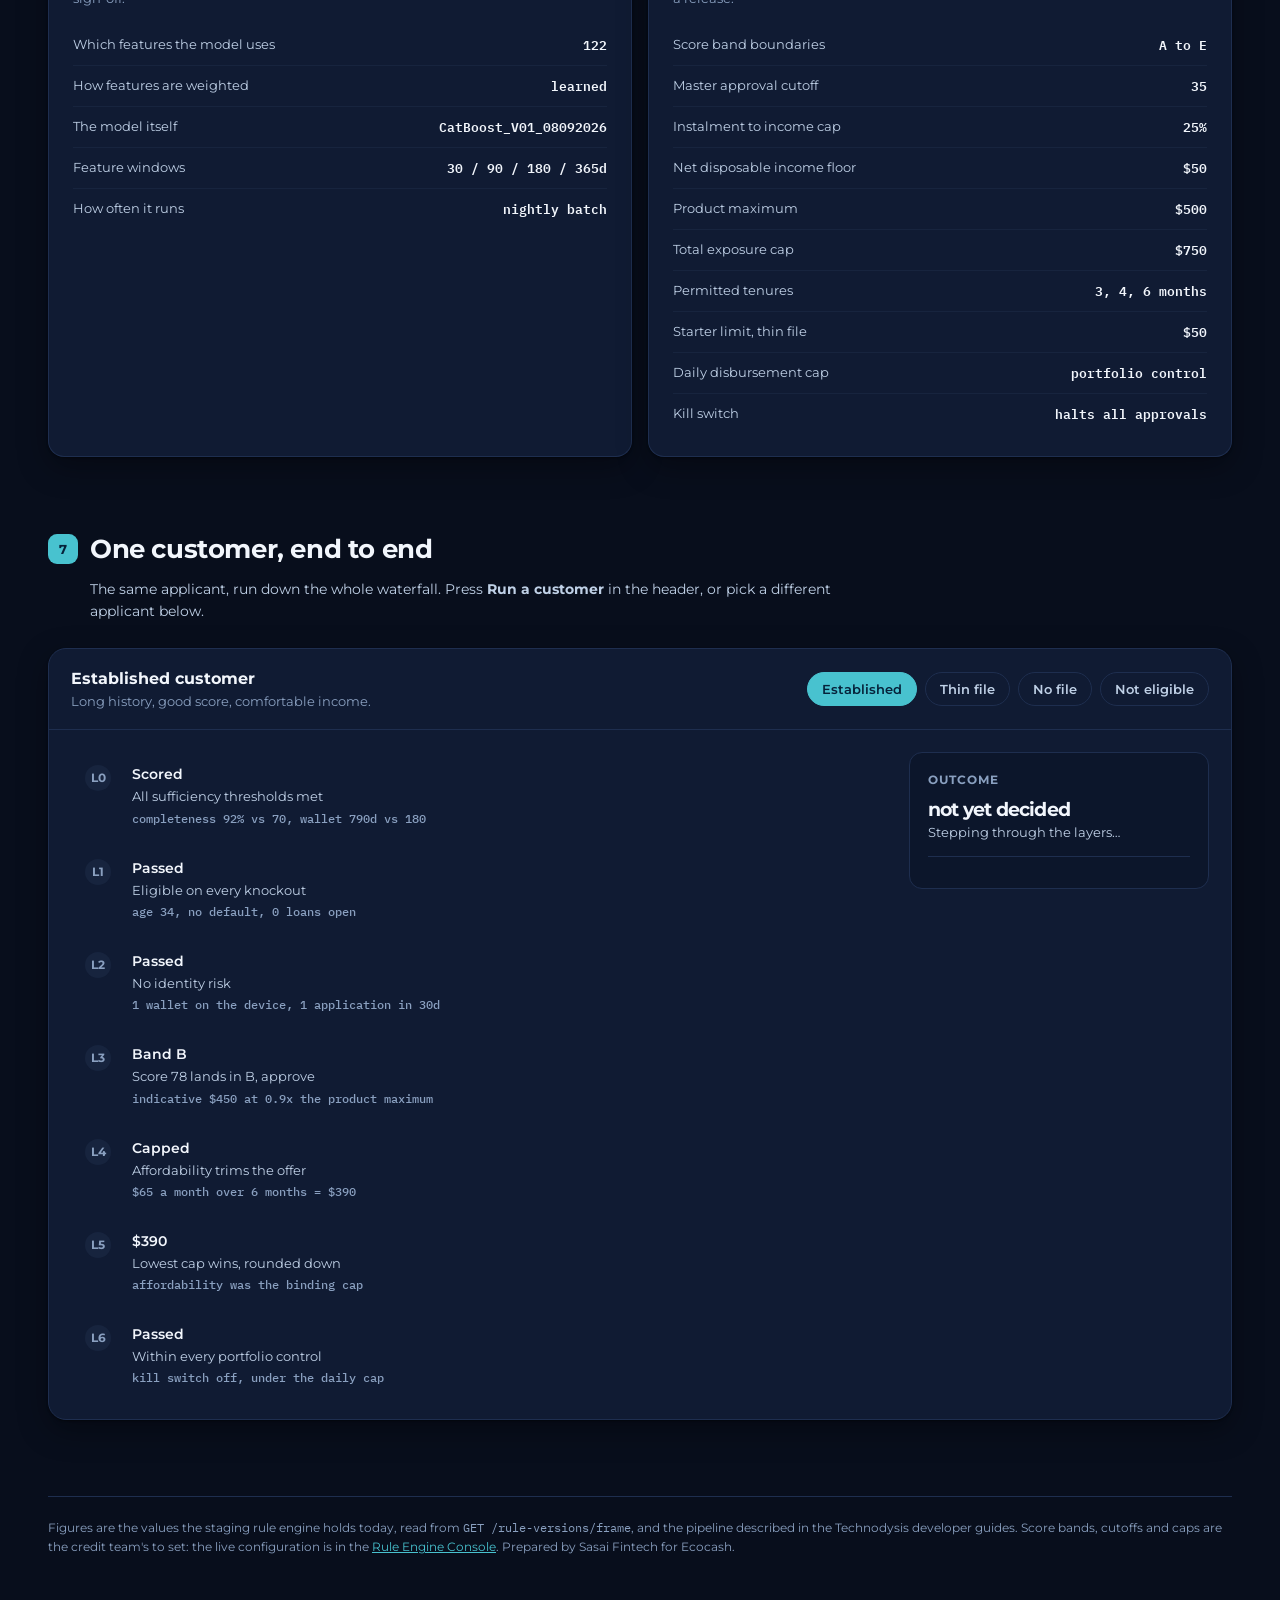
==== commit f003d3f9: "Show the scorecard and the ladder, drop the referral state, add a one-page version Three corrections" ====
--- a/how-it-works/index.html
+++ b/how-it-works/index.html
@@ -185,6 +185,27 @@
 .seg .b { font:700 14px Montserrat; } .seg .r { font:500 11.5px 'IBM Plex Mono', monospace; }
 .scale-note { display:flex; justify-content:space-between; font-size:11.5px; color:var(--ink-3); margin-top:7px; }
 
+/* ---------- Three paths ---------- */
+.paths { display:grid; grid-template-columns:repeat(auto-fit,minmax(300px,1fr)); gap:16px; }
+.path { background:var(--panel); border:1px solid var(--line); border-radius:16px; padding:22px; box-shadow:var(--shadow); border-top:3px solid var(--accent); }
+.path.thin { border-top-color:var(--teal); }
+.path.nofile { border-top-color:#F5C860; }
+.path-k { font:700 11.5px Montserrat; letter-spacing:1.2px; text-transform:uppercase; color:var(--ink-3); }
+.path-h { font-size:17px; font-weight:700; margin:8px 0 6px 0; }
+.path-p { font-size:13px; color:var(--ink-2); margin:0 0 15px 0; text-wrap:pretty; }
+.path-note { font-size:12.5px; color:var(--ink-3); margin-top:14px; padding-top:13px; border-top:1px solid var(--line-2); text-wrap:pretty; }
+.pts { display:flex; flex-direction:column; gap:5px; }
+.pt { display:grid; grid-template-columns:1fr 96px 34px; gap:9px; align-items:center; font-size:12.5px; color:var(--ink-2); }
+.pt-t { display:block; height:7px; border-radius:5px; background:var(--line-2); overflow:hidden; }
+.pt-f { display:block; height:7px; border-radius:5px; background:linear-gradient(90deg,var(--teal),var(--accent)); }
+.pt-v { font:600 12px 'IBM Plex Mono',monospace; color:var(--ink); text-align:right; }
+.ladder { display:flex; align-items:stretch; gap:5px; height:132px; margin-bottom:6px; }
+.rung { flex:1; display:flex; flex-direction:column; justify-content:flex-end; align-items:center; gap:4px; min-width:0; }
+.rung-b { display:block; width:100%; border-radius:5px 5px 0 0; background:linear-gradient(180deg,var(--teal),var(--accent)); min-height:6px; }
+.rung.cap .rung-b { background:linear-gradient(180deg,#F5C860,#E8A317); }
+.rung-v { display:block; font:600 11.5px 'IBM Plex Mono',monospace; color:var(--ink); white-space:nowrap; }
+.rung-l { display:block; font-size:11.5px; color:var(--ink-3); text-align:center; white-space:nowrap; }
+
 /* ---------- Layer B waterfall ---------- */
 .lb { display:flex; flex-direction:column; gap:0; }
 .lrow {
@@ -301,6 +322,7 @@
         <svg width="12" height="12" viewBox="0 0 12 12" fill="currentColor" aria-hidden="true"><path d="M2 1l9 5-9 5z"/></svg>
         <span id="play-t">Run a customer</span>
       </button>
+      <a class="tbtn" href="../overview/" style="text-decoration:none;">One page</a>
       <button class="tbtn" id="theme" aria-label="Switch to light theme">
         <span id="theme-t">Light</span>
       </button>
@@ -314,7 +336,7 @@
     <div class="eyebrow">How it works</div>
     <h1>From a daily file drop<br>to <span class="g">a credit decision</span></h1>
     <p class="lede">Every night, Ecocash files land in Azure. By morning each customer carries a score and a set of
-      features. When an application arrives, a rule engine turns that score into a yes, a no, or an amount.
+      features. When an application arrives, a rule engine turns that score into a yes with an amount, or a no.
       This page shows the whole path, and exactly which numbers the credit team controls.</p>
 
     <div class="two-layer">
@@ -328,8 +350,8 @@
       <div class="tl b">
         <div class="tl-tag">Layer B</div>
         <div class="tl-h">The rule engine</div>
-        <p class="tl-p">Turns that number into an offer: approve, refer or decline, and where it approves, a limit,
-          a tenure and a deposit. All credit policy lives here.</p>
+        <p class="tl-p">Turns that number into an offer: approve or decline, and where it approves, a limit, a
+          tenure and a deposit. All credit policy lives here. No referral step in phase 1.</p>
         <div class="tl-foot">Owned by <b>the credit team</b>. <b>65 rules</b>, each editable without a code change.</div>
       </div>
     </div>
@@ -468,10 +490,71 @@
     </div>
   </section>
 
-  <!-- 3. Layer B -->
+  <!-- 3. Three paths -->
   <section id="s3">
     <div class="sec-head">
-      <h2><span class="sec-n">3</span>Layer B: the decision waterfall</h2>
+      <h2><span class="sec-n">3</span>Three paths, and nobody is turned away for being new</h2>
+      <p class="sec-sub">L0 decides which of three routes a customer takes. It routes, it never declines. A customer
+        the model cannot rank is scored another way, and a customer with nothing at all still gets a first offer.</p>
+    </div>
+    <div class="paths">
+      <div class="path">
+        <div class="path-k">Path 1</div>
+        <div class="path-h">Scored</div>
+        <p class="path-p">Every sufficiency threshold met. The trained model ranks them and the band table sets the
+          offer, up to the full product maximum.</p>
+        <div class="chipline">
+          <span class="chip">Score from <b>the model</b></span>
+          <span class="chip">Bands <b>A to E</b></span>
+          <span class="chip">Up to <b>$500</b></span>
+        </div>
+        <div class="path-note">The normal path. Everything in Layer B applies in full.</div>
+      </div>
+
+      <div class="path thin">
+        <div class="path-k">Path 2</div>
+        <div class="path-h">Thin file: the fallback scorecard</div>
+        <p class="path-p">Some history, but not enough for the model to rank them. Eight observed signals are scored
+          on points and the total enters the same 0 to 100 band table. Deterministic arithmetic, no training.</p>
+        <div class="pts">
+          <div class="pt"><span>Average wallet balance</span><span class="pt-t"><span class="pt-f" style="width:100%"></span></span><span class="pt-v">0&ndash;20</span></div>
+          <div class="pt"><span>Wallet tenure</span><span class="pt-t"><span class="pt-f" style="width:75%"></span></span><span class="pt-v">0&ndash;15</span></div>
+          <div class="pt"><span>Active days, last 30</span><span class="pt-t"><span class="pt-f" style="width:75%"></span></span><span class="pt-v">0&ndash;15</span></div>
+          <div class="pt"><span>Positive cash-flow days</span><span class="pt-t"><span class="pt-f" style="width:75%"></span></span><span class="pt-v">0&ndash;15</span></div>
+          <div class="pt"><span>Transactions, last 30</span><span class="pt-t"><span class="pt-f" style="width:50%"></span></span><span class="pt-v">0&ndash;10</span></div>
+          <div class="pt"><span>Minimum wallet balance</span><span class="pt-t"><span class="pt-f" style="width:50%"></span></span><span class="pt-v">0&ndash;10</span></div>
+          <div class="pt"><span>Inflow regularity</span><span class="pt-t"><span class="pt-f" style="width:50%"></span></span><span class="pt-v">0&ndash;10</span></div>
+          <div class="pt"><span>KYC completeness</span><span class="pt-t"><span class="pt-f" style="width:25%"></span></span><span class="pt-v">0&ndash;5</span></div>
+        </div>
+        <div class="path-note">Capped at <b>band C</b>, because a points total is a rougher estimate than a model
+          score. Starter limit <b>$50</b>. The scorecard is a bridge, not a permanent parallel system: it is retired
+          for a segment once the model can score it.</div>
+      </div>
+
+      <div class="path nofile">
+        <div class="path-k">Path 3</div>
+        <div class="path-h">No file: starter limit and the ladder</div>
+        <p class="path-p">Nothing to score at all. They are <b>not rejected</b>. A small starter limit is offered and
+          every loan repaid in full raises it by half again, until normal band scoring takes over.</p>
+        <div class="ladder">
+          <div class="rung"><span class="rung-v">$30</span><span class="rung-b" style="height:10.559999999999999%"></span><span class="rung-l">start</span></div>
+          <div class="rung"><span class="rung-v">$45</span><span class="rung-b" style="height:15.84%"></span><span class="rung-l">loan 1</span></div>
+          <div class="rung"><span class="rung-v">$68</span><span class="rung-b" style="height:23.936%"></span><span class="rung-l">loan 2</span></div>
+          <div class="rung"><span class="rung-v">$101</span><span class="rung-b" style="height:35.552%"></span><span class="rung-l">loan 3</span></div>
+          <div class="rung"><span class="rung-v">$152</span><span class="rung-b" style="height:53.504%"></span><span class="rung-l">loan 4</span></div>
+          <div class="rung"><span class="rung-v">$228</span><span class="rung-b" style="height:80.256%"></span><span class="rung-l">loan 5</span></div>
+        </div>
+        <div class="path-note">Starts at <b>$30</b> over 3 months with a 30% deposit, rises <b>50% per repaid
+          cycle</b>, ceiling <b>$250</b>. Falling 30 days past due resets to the start. Set the starter limit to zero
+          and this group declines instead, by policy arithmetic rather than a gate.</div>
+      </div>
+    </div>
+  </section>
+
+  <!-- 4. Layer B -->
+  <section id="s4">
+    <div class="sec-head">
+      <h2><span class="sec-n">4</span>Layer B: the decision waterfall</h2>
       <p class="sec-sub">Eight layers, evaluated top to bottom, cheapest and most decisive first. Two rules govern
         the whole engine: <b>any layer can stop the process</b>, and <b>limits only ever go down</b>.</p>
     </div>
@@ -479,9 +562,9 @@
   </section>
 
   <!-- 4. What sets the amount -->
-  <section id="s4">
+  <section id="s5">
     <div class="sec-head">
-      <h2><span class="sec-n">4</span>What actually sets the amount</h2>
+      <h2><span class="sec-n">5</span>What actually sets the amount</h2>
       <p class="sec-sub">The final limit is not calculated, it is selected. Every layer contributes a ceiling and the
         lowest one wins. This is why a weaker customer is approved with a small limit rather than declined.</p>
     </div>
@@ -493,9 +576,9 @@
   </section>
 
   <!-- 5. Fixed vs configurable -->
-  <section id="s5">
+  <section id="s6">
     <div class="sec-head">
-      <h2><span class="sec-n">5</span>What you can change, and what you cannot</h2>
+      <h2><span class="sec-n">6</span>What you can change, and what you cannot</h2>
       <p class="sec-sub">The clean split between the two layers is the point of the design. One side moves with a
         retrain; the other moves with a setting, the same afternoon.</p>
     </div>
@@ -527,9 +610,9 @@
   </section>
 
   <!-- 6. Walkthrough -->
-  <section id="s6">
+  <section id="s7">
     <div class="sec-head">
-      <h2><span class="sec-n">6</span>One customer, end to end</h2>
+      <h2><span class="sec-n">7</span>One customer, end to end</h2>
       <p class="sec-sub">The same applicant, run down the whole waterfall. Press <b>Run a customer</b> in the header,
         or pick a different applicant below.</p>
     </div>
@@ -592,17 +675,17 @@
 /* ---------- Data, as the engine holds it ---------- */
 const BANDS = [
   { b:'E', lo:0,  hi:30,  d:'Decline',  c:'#4E5A70' },
-  { b:'D', lo:30, hi:50,  d:'Refer',    c:'#9BD4DE' },
-  { b:'C', lo:50, hi:70,  d:'Refer',    c:'#48C2CF' },
+  { b:'D', lo:30, hi:50,  d:'Approve',  c:'#9BD4DE' },
+  { b:'C', lo:50, hi:70,  d:'Approve',  c:'#48C2CF' },
   { b:'B', lo:70, hi:85,  d:'Approve',  c:'#2E7BB0' },
   { b:'A', lo:85, hi:100, d:'Approve',  c:'#144989' },
 ];
 const LAYERS = [
   ['L0','Data sufficiency and routing','Is there enough data to trust a score?',7,'route','Routes'],
   ['L1','Hard knockouts','Is the customer eligible at all?',11,'stop','Can decline'],
-  ['L2','Fraud screens','Does the application carry identity risk?',6,'stop','Mostly refers'],
+  ['L2','Fraud screens','Does the application carry identity risk?',6,'stop','Can decline'],
   ['L3','Score bands','What band, and what is the indicative offer?',7,'cut','Sets the offer'],
-  ['L3a','Fallback scorecard and ladder','How is a customer the model cannot score handled?',18,'route','Alternate path'],
+  ['L3a','Fallback scorecard and ladder','How is a customer the model cannot score handled?',18,'route','Scores the rest'],
   ['L4','Affordability','Is this instalment sustainable against income?',10,'cut','Cuts the limit'],
   ['L5','Exposure and limits','What is the final limit?',6,'cut','Lowest cap wins'],
   ['L6','Portfolio controls','Is this approval acceptable for the book?',6,'stop','Can throttle'],
@@ -628,22 +711,33 @@
       ['L0','Thin file','Below sufficiency, above every hard floor','9 active days vs 15 needed'],
       ['L1','Passed','Eligible: L0 routes, it never declines','nothing here depends on history'],
       ['L2','Passed','No identity risk',''],
-      ['L3a','Starter','Scored on points, not the model','starter limit $50, capped at band C'],
+      ['L3a','Scorecard','Scored on eight observed signals, not the model','balance 18 + tenure 11 + active days 9 + ... = 54 of 100'],
       ['L4','Checked','Affordability still applies, with no bypass','$20 a month over 3 months'],
-      ['L5','$50','Starter limit was the lowest cap','deposit 30% required'],
+      ['L5','$50','Thin-file starter limit was the lowest cap','deposit 30% required'],
       ['L6','Held','Thin-file share of approvals watched','40% ceiling on the day'],
-    ], out:'Approve', big:'$50', why:'The starter limit bound it. This customer builds a record and the ladder raises the limit as they repay.',
+    ], out:'Approve', big:'$50', why:'The scorecard put this customer at 54, inside band C, and the thin-file starter limit bound the offer. Every repaid loan raises it by half again, up to $250.',
     json:[['decision','APPROVE'],['routing','THIN_FILE'],['scoreSource','SCORECARD'],['approvedLimit','50'],['tenure','3 months'],['deposit','30%']] },
+  { n:'No file', d:'Brand new wallet, nothing to score. Still gets an offer.',
+    steps:[
+      ['L0','No file','At least one parameter below its hard floor','21 days old against a 30 day floor'],
+      ['L1','Passed','Eligible. L0 routes, it never declines','age and KYC are fine, history is not needed'],
+      ['L2','Passed','No identity risk',''],
+      ['L3a','Starter','No score at all, so the ladder starts them','starter limit $30, 3 months, 30% deposit'],
+      ['L4','Checked','Affordability applies here too','a deeper 40% haircut for having no history'],
+      ['L5','$30','Starter limit was the lowest cap','above the $30 minimum viable limit, so an offer stands'],
+      ['L6','Passed','New-to-credit concentration watched','50% ceiling on the book'],
+    ], out:'Approve', big:'$30', why:'A no-file customer is not declined. They start on the ladder and earn their way up: repay once and the limit rises by half again, to a ceiling of $250, after which normal band scoring takes over.',
+    json:[['decision','APPROVE'],['routing','NO_FILE'],['scoreSource','LADDER'],['approvedLimit','30'],['tenure','3 months'],['deposit','30%']] },
   { n:'Not eligible', d:'Everything looks fine until the knockouts run.',
     steps:[
       ['L0','Scored','Enough data to score',''],
-      ['L1','Stopped','Failed a hard knockout','dormant 64 days against a 30 day limit'],
+      ['L1','Declined','Failed a hard knockout','dormant 64 days against a 30 day limit'],
       ['L2','Not reached','An earlier layer decided',''],
       ['L3','Not reached','',''],
       ['L4','Not reached','',''],
       ['L5','Not reached','',''],
       ['L6','Not reached','',''],
-    ], out:'Decline', big:'No offer', why:'A hard knockout is not a risk judgement. No score was used and no later layer ran, which is what makes the decision fast and easy to explain.',
+    ], out:'Decline', big:'No offer', why:'A hard knockout is not a risk judgement. No score was used and no later layer ran, which is what makes the decision fast and easy to explain. This is the only path with no offer at the end.',
     json:[['decision','DECLINE'],['bindingConstraint','layer_1'],['reasonCode','RC-103'],['approvedLimit','null']] },
 ];
 
@@ -687,7 +781,7 @@
   if (!e.isIntersecting) return;
   reveal(e.target); io.unobserve(e.target);
 }), { threshold:0.01, rootMargin:'0px 0px -40px 0px' });
-const revealable = document.querySelectorAll('.lrow, .panel, .mcard, .stage');
+const revealable = document.querySelectorAll('.lrow, .panel, .mcard, .stage, .path');
 revealable.forEach(el => io.observe(el));
 // Safety net: nothing stays invisible, whatever the observer does.
 setTimeout(() => revealable.forEach(reveal), 2500);
@@ -737,10 +831,10 @@
 picker.addEventListener('click', e => {
   const b = e.target.closest('[data-p]'); if (!b) return;
   who = +b.dataset.p; at = -1; paint(); run();
-  document.getElementById('s6').scrollIntoView({ behavior:'smooth', block:'start' });
+  document.getElementById('s7').scrollIntoView({ behavior:'smooth', block:'start' });
 });
 document.getElementById('play').addEventListener('click', () => {
-  document.getElementById('s6').scrollIntoView({ behavior:'smooth', block:'start' });
+  document.getElementById('s7').scrollIntoView({ behavior:'smooth', block:'start' });
   setTimeout(run, 450);
 });
 paint();
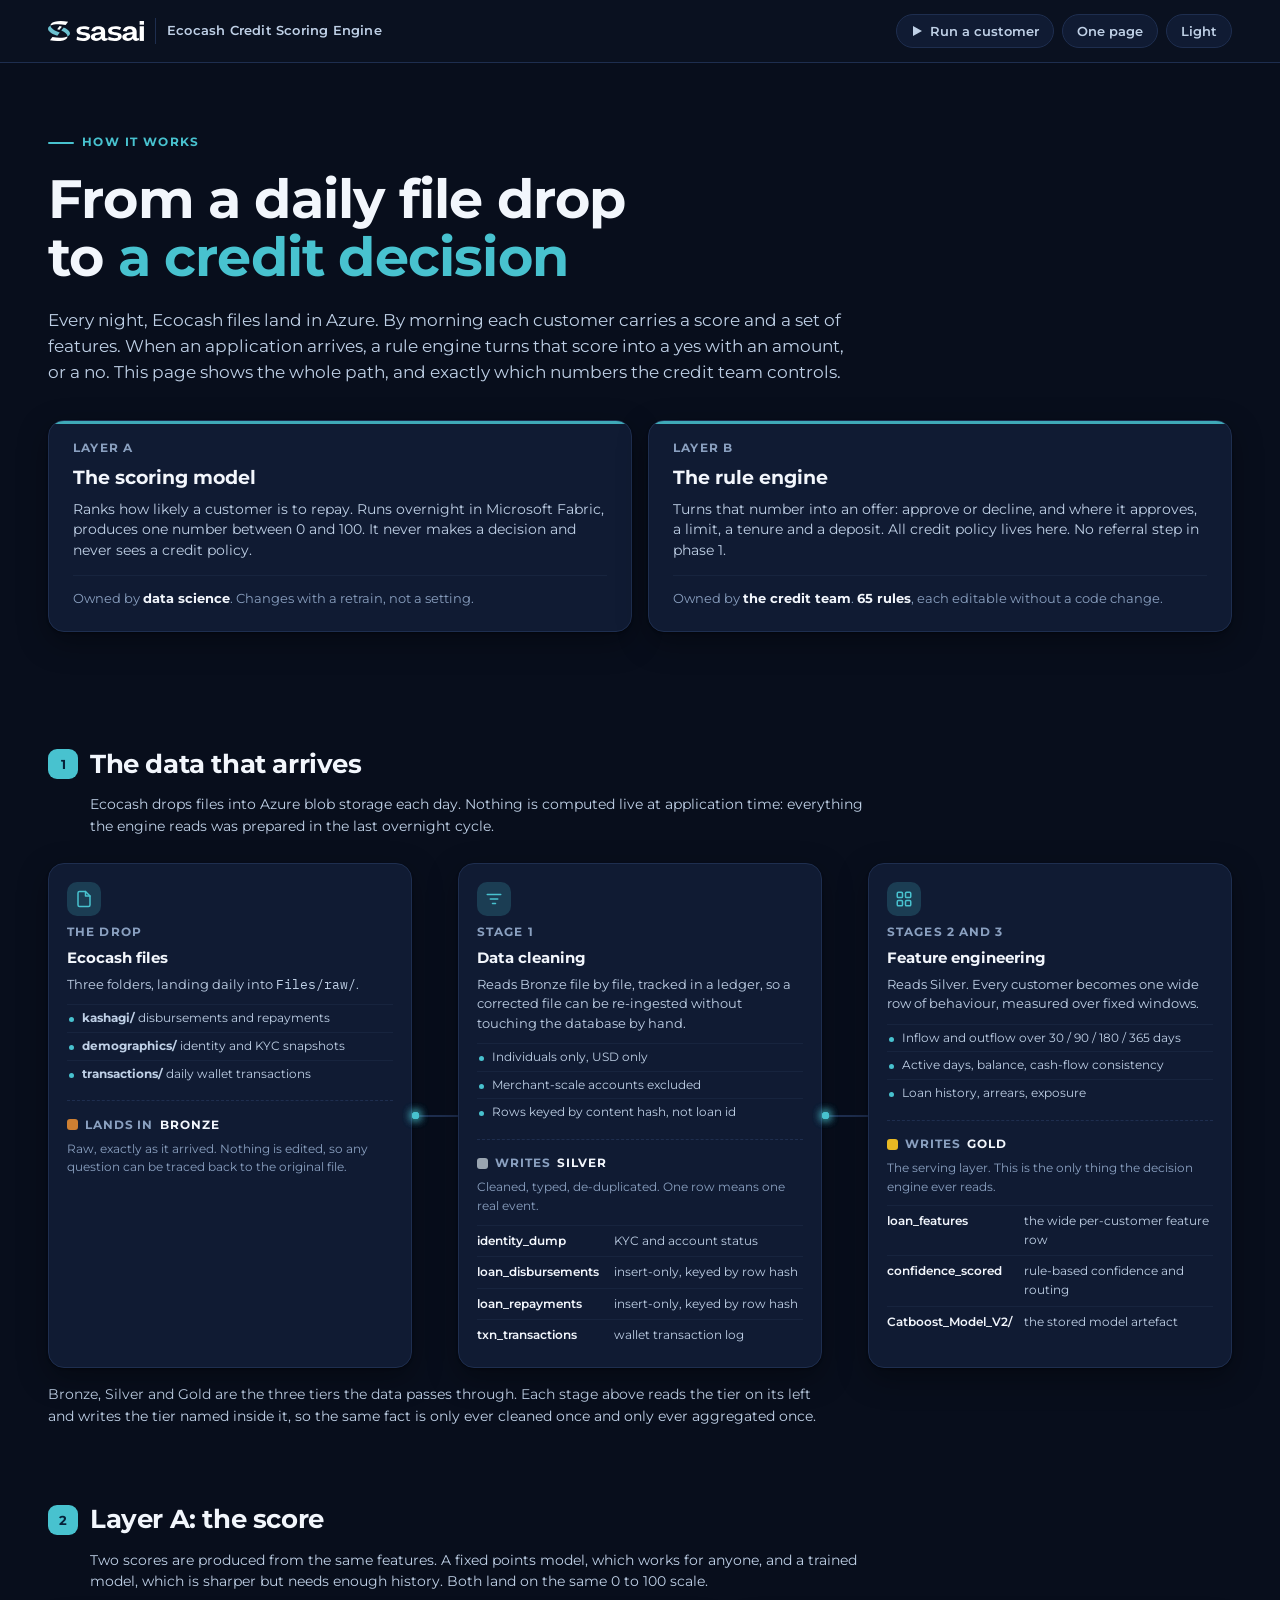
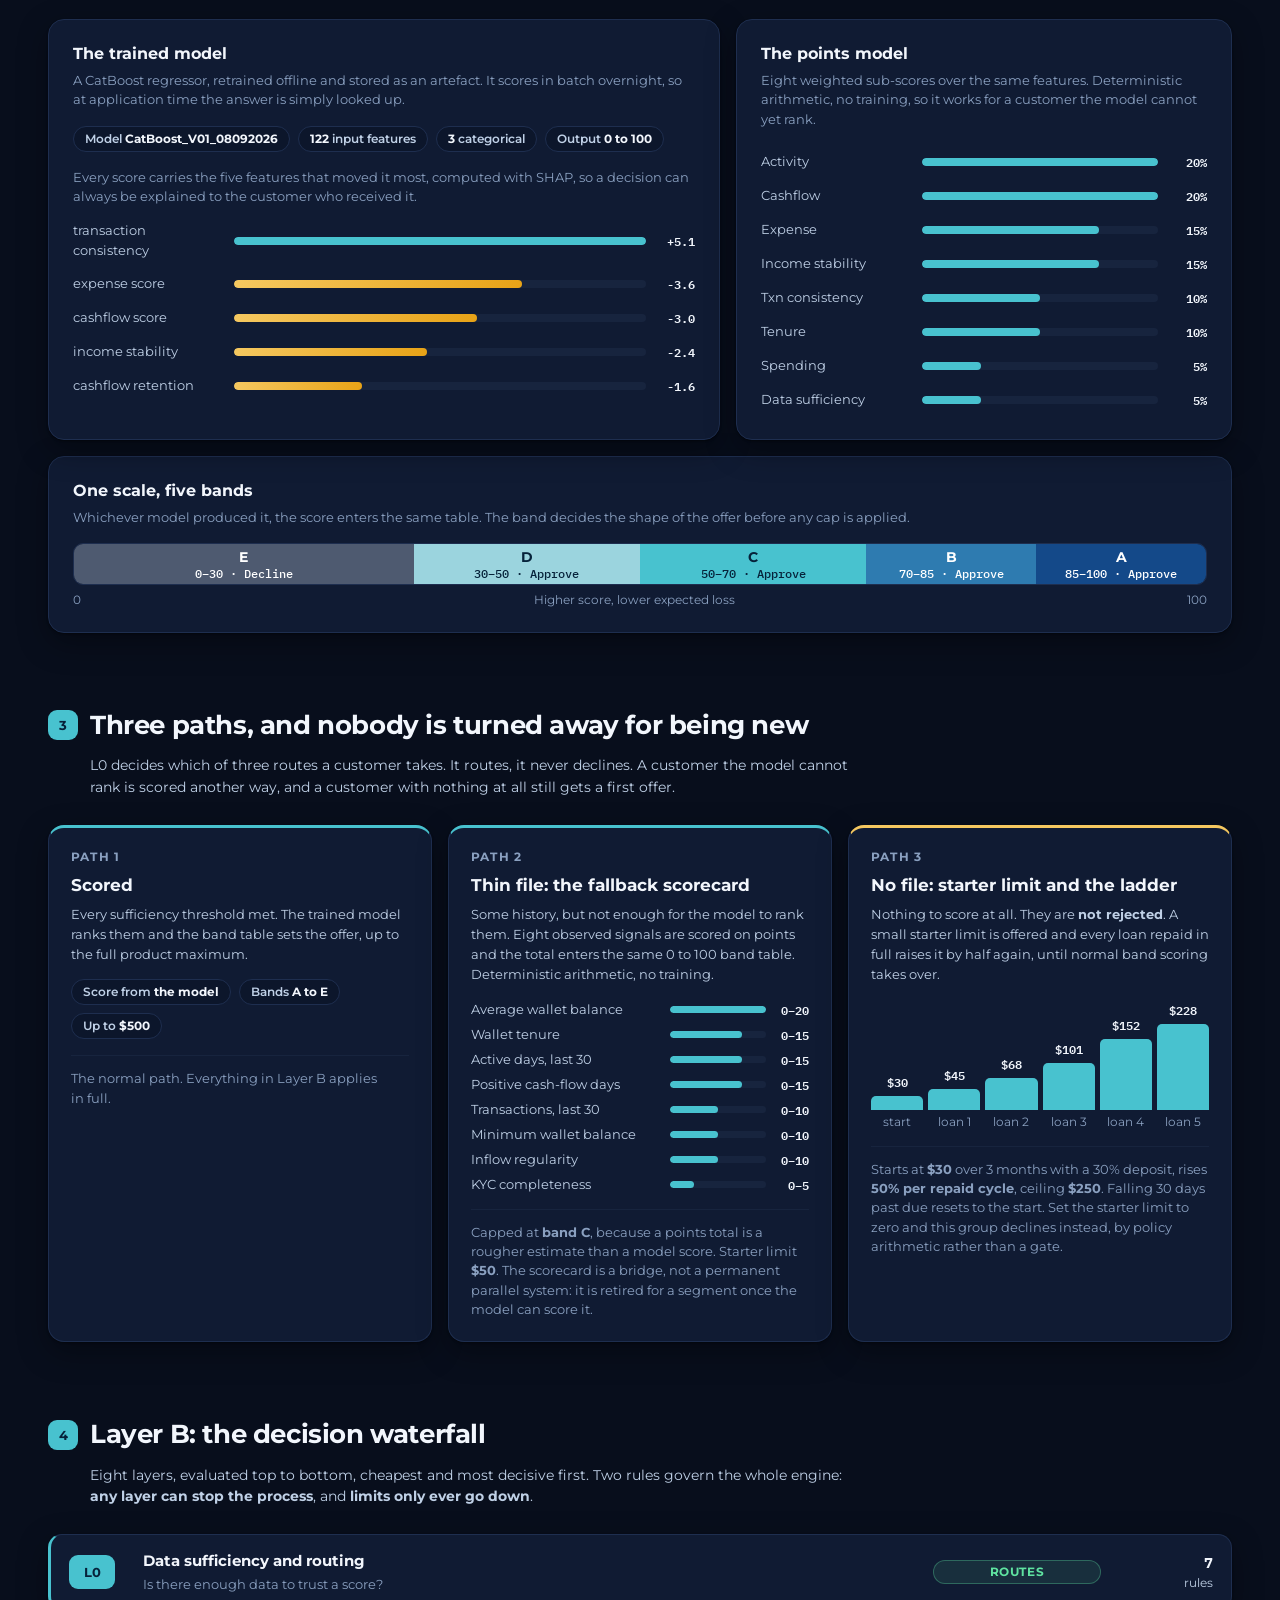
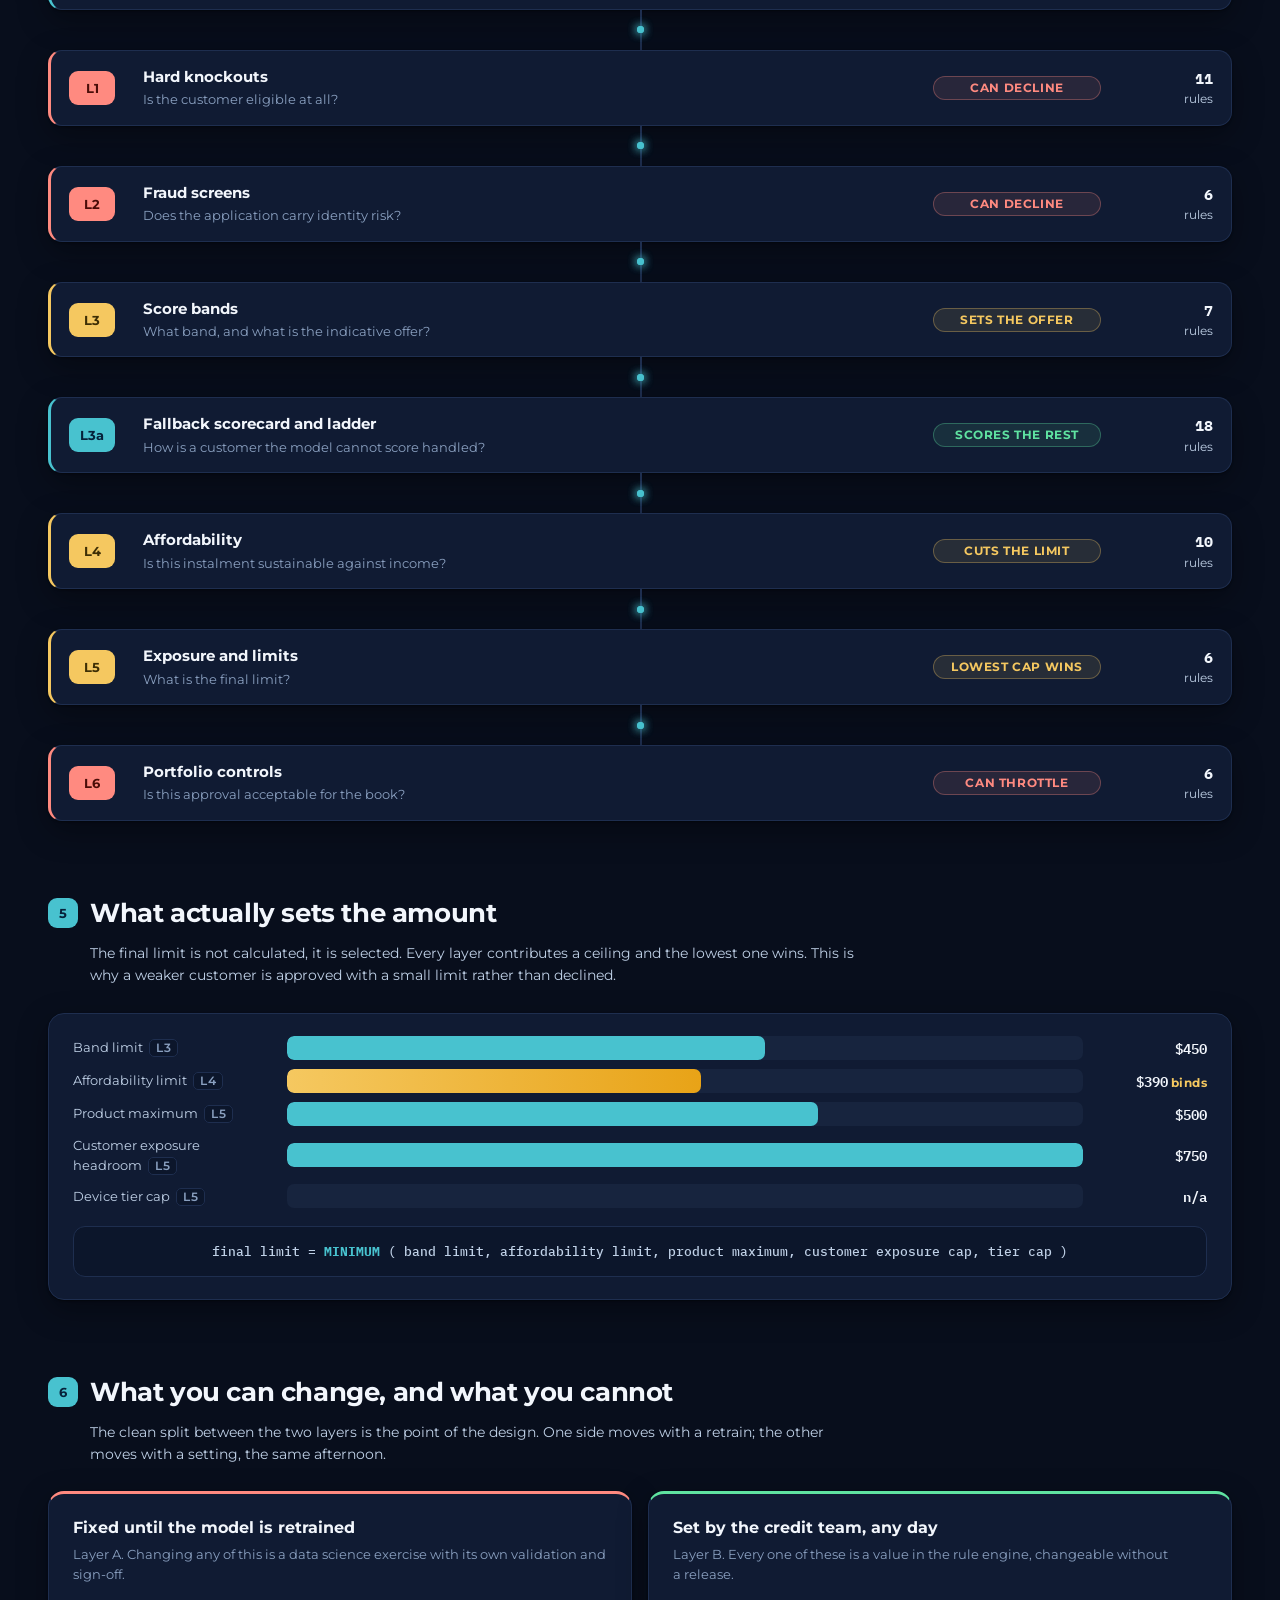
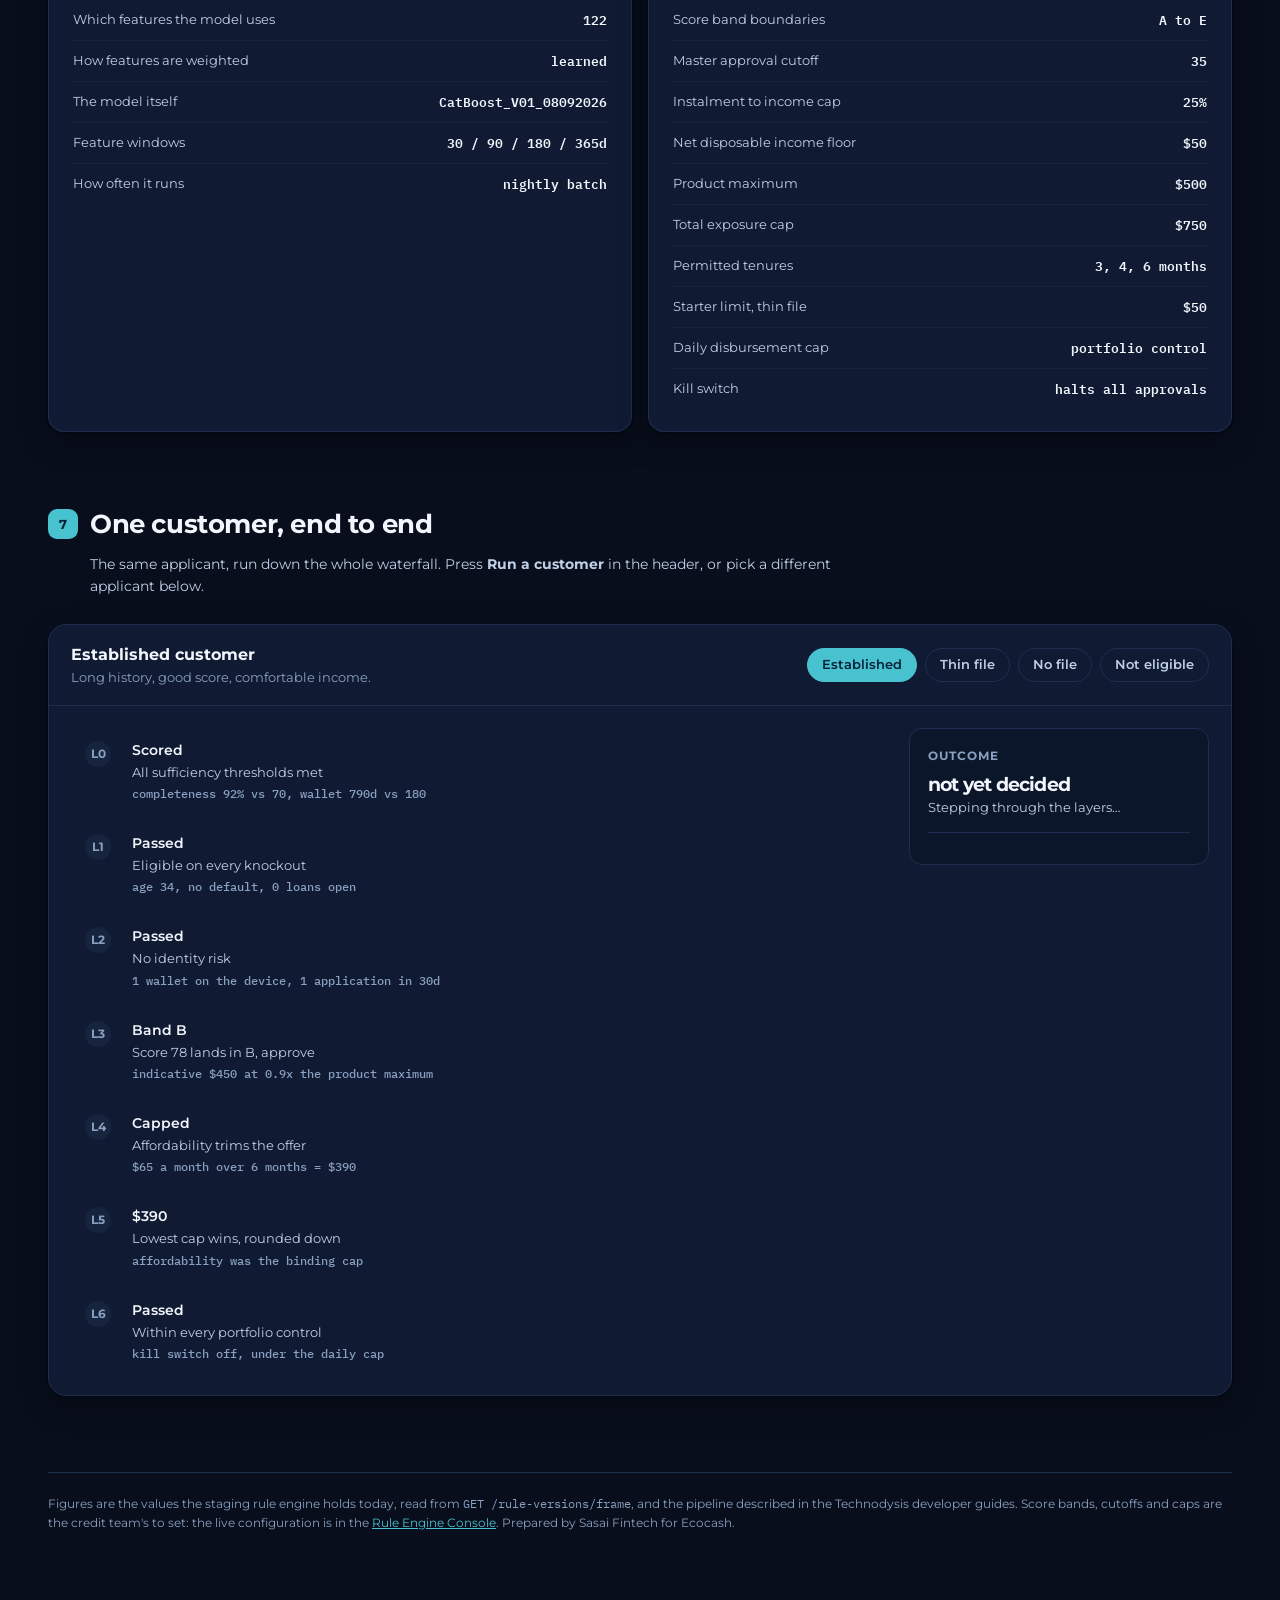
==== commit ad0b6d06: "Put each tier inside the stage that writes it The data section drew three stages on one row and thre" ====
--- a/how-it-works/index.html
+++ b/how-it-works/index.html
@@ -150,6 +150,20 @@
 .conn.v .dot { animation:travelv 2.6s linear infinite; left:calc(50% - 3px); }
 @keyframes travelv { from { top:-8px; opacity:0; } 12%{opacity:1;} 88%{opacity:1;} to { top:100%; opacity:0; } }
 
+/* Each stage writes one tier, shown inside the same card so the mapping
+   cannot be misread as a column-to-column pairing. */
+.writes {
+  margin-top:13px; padding-top:12px; border-top:1px dashed var(--line);
+  position:relative;
+}
+.writes-k {
+  display:inline-flex; align-items:center; gap:7px; margin-bottom:8px;
+  font:700 11.5px Montserrat; letter-spacing:.9px; text-transform:uppercase; color:var(--ink-3);
+}
+.writes-k .pip { width:11px; height:11px; border-radius:3px; flex:none; }
+.writes-k b { color:var(--ink); letter-spacing:.9px; }
+.writes-p { font-size:12px; color:var(--ink-3); margin:0 0 9px 0; text-wrap:pretty; }
+
 /* ---------- Medallion ---------- */
 .med { display:grid; grid-template-columns:repeat(auto-fit,minmax(260px,1fr)); gap:16px; }
 .mcard { background:var(--panel); border:1px solid var(--line); border-radius:16px; padding:20px; box-shadow:var(--shadow); }
@@ -367,75 +381,73 @@
     <div class="flow">
       <div class="stage">
         <div class="stage-ico">$ICON_FILE$</div>
-        <div class="stage-k">Source files</div>
-        <div class="stage-h">Kashagi and wallet</div>
+        <div class="stage-k">The drop</div>
+        <div class="stage-h">Ecocash files</div>
         <p class="stage-p">Three folders, landing daily into <span class="mono">Files/raw/</span>.</p>
         <ul class="stage-list">
           <li><b>kashagi/</b> disbursements and repayments</li>
           <li><b>demographics/</b> identity and KYC snapshots</li>
           <li><b>transactions/</b> daily wallet transactions</li>
         </ul>
-      </div>
+        <div class="writes">
+          <div class="writes-k"><span class="pip" style="background:#CD7F32"></span>lands in <b>Bronze</b></div>
+          <p class="writes-p">Raw, exactly as it arrived. Nothing is edited, so any question can be traced back
+            to the original file.</p>
+        </div>
+      </div>
+
       <div class="conn"><div class="rail"></div><div class="dot"></div><div class="dot"></div><div class="dot"></div></div>
+
       <div class="stage">
         <div class="stage-ico">$ICON_CLEAN$</div>
         <div class="stage-k">Stage 1</div>
         <div class="stage-h">Data cleaning</div>
-        <p class="stage-p">Bronze to Silver, file by file, tracked in a ledger so a corrected file can be re-ingested
+        <p class="stage-p">Reads Bronze file by file, tracked in a ledger, so a corrected file can be re-ingested
           without touching the database by hand.</p>
         <ul class="stage-list">
           <li>Individuals only, USD only</li>
           <li>Merchant-scale accounts excluded</li>
           <li>Rows keyed by content hash, not loan id</li>
         </ul>
-      </div>
+        <div class="writes">
+          <div class="writes-k"><span class="pip" style="background:#9AA5B1"></span>writes <b>Silver</b></div>
+          <p class="writes-p">Cleaned, typed, de-duplicated. One row means one real event.</p>
+          <table class="tbl"><tbody>
+            <tr><td>identity_dump</td><td>KYC and account status</td></tr>
+            <tr><td>loan_disbursements</td><td>insert-only, keyed by row hash</td></tr>
+            <tr><td>loan_repayments</td><td>insert-only, keyed by row hash</td></tr>
+            <tr><td>txn_transactions</td><td>wallet transaction log</td></tr>
+          </tbody></table>
+        </div>
+      </div>
+
       <div class="conn"><div class="rail"></div><div class="dot"></div><div class="dot"></div><div class="dot"></div></div>
+
       <div class="stage">
         <div class="stage-ico">$ICON_GRID$</div>
-        <div class="stage-k">Stage 2 and 3</div>
+        <div class="stage-k">Stages 2 and 3</div>
         <div class="stage-h">Feature engineering</div>
-        <p class="stage-p">Silver to Gold. Every customer becomes a wide row of behaviour measured over fixed windows.</p>
+        <p class="stage-p">Reads Silver. Every customer becomes one wide row of behaviour, measured over fixed
+          windows.</p>
         <ul class="stage-list">
           <li>Inflow and outflow over 30 / 90 / 180 / 365 days</li>
           <li>Active days, balance, cash-flow consistency</li>
           <li>Loan history, arrears, exposure</li>
         </ul>
-      </div>
-    </div>
-
-    <div class="conn v"><div class="rail"></div><div class="dot"></div><div class="dot"></div><div class="dot"></div></div>
-
-    <div class="med">
-      <div class="mcard">
-        <h4><span class="pip" style="background:#CD7F32"></span>Bronze</h4>
-        <p class="why">Raw files exactly as they arrived. Nothing is edited, so any question can always be traced back
-          to the original drop.</p>
-        <table class="tbl"><tbody>
-          <tr><td>kashagi/</td><td>daily disbursement and repayment files</td></tr>
-          <tr><td>demographics/</td><td>identity and KYC snapshots</td></tr>
-          <tr><td>transactions/</td><td>daily wallet transactions</td></tr>
-        </tbody></table>
-      </div>
-      <div class="mcard">
-        <h4><span class="pip" style="background:#9AA5B1"></span>Silver</h4>
-        <p class="why">Cleaned, typed and de-duplicated tables. One row means one real event.</p>
-        <table class="tbl"><tbody>
-          <tr><td>identity_dump</td><td>KYC and account status, replaced each run</td></tr>
-          <tr><td>loan_disbursements</td><td>insert-only, keyed by row hash</td></tr>
-          <tr><td>loan_repayments</td><td>insert-only, keyed by row hash</td></tr>
-          <tr><td>txn_transactions</td><td>wallet transaction log</td></tr>
-        </tbody></table>
-      </div>
-      <div class="mcard">
-        <h4><span class="pip" style="background:#E8B923"></span>Gold</h4>
-        <p class="why">The serving layer. This is the only thing the decision engine ever reads.</p>
-        <table class="tbl"><tbody>
-          <tr><td>loan_features</td><td>the wide per-customer feature row</td></tr>
-          <tr><td>confidence_scored</td><td>rule-based confidence and routing</td></tr>
-          <tr><td>Catboost_Model_V2/</td><td>the stored model artefact</td></tr>
-        </tbody></table>
-      </div>
-    </div>
+        <div class="writes">
+          <div class="writes-k"><span class="pip" style="background:#E8B923"></span>writes <b>Gold</b></div>
+          <p class="writes-p">The serving layer. This is the only thing the decision engine ever reads.</p>
+          <table class="tbl"><tbody>
+            <tr><td>loan_features</td><td>the wide per-customer feature row</td></tr>
+            <tr><td>confidence_scored</td><td>rule-based confidence and routing</td></tr>
+            <tr><td>Catboost_Model_V2/</td><td>the stored model artefact</td></tr>
+          </tbody></table>
+        </div>
+      </div>
+    </div>
+    <p class="sec-sub" style="margin:16px 0 0 0;">Bronze, Silver and Gold are the three tiers the data passes
+      through. Each stage above reads the tier on its left and writes the tier named inside it, so the same fact is
+      only ever cleaned once and only ever aggregated once.</p>
   </section>
 
   <!-- 2. Layer A -->
